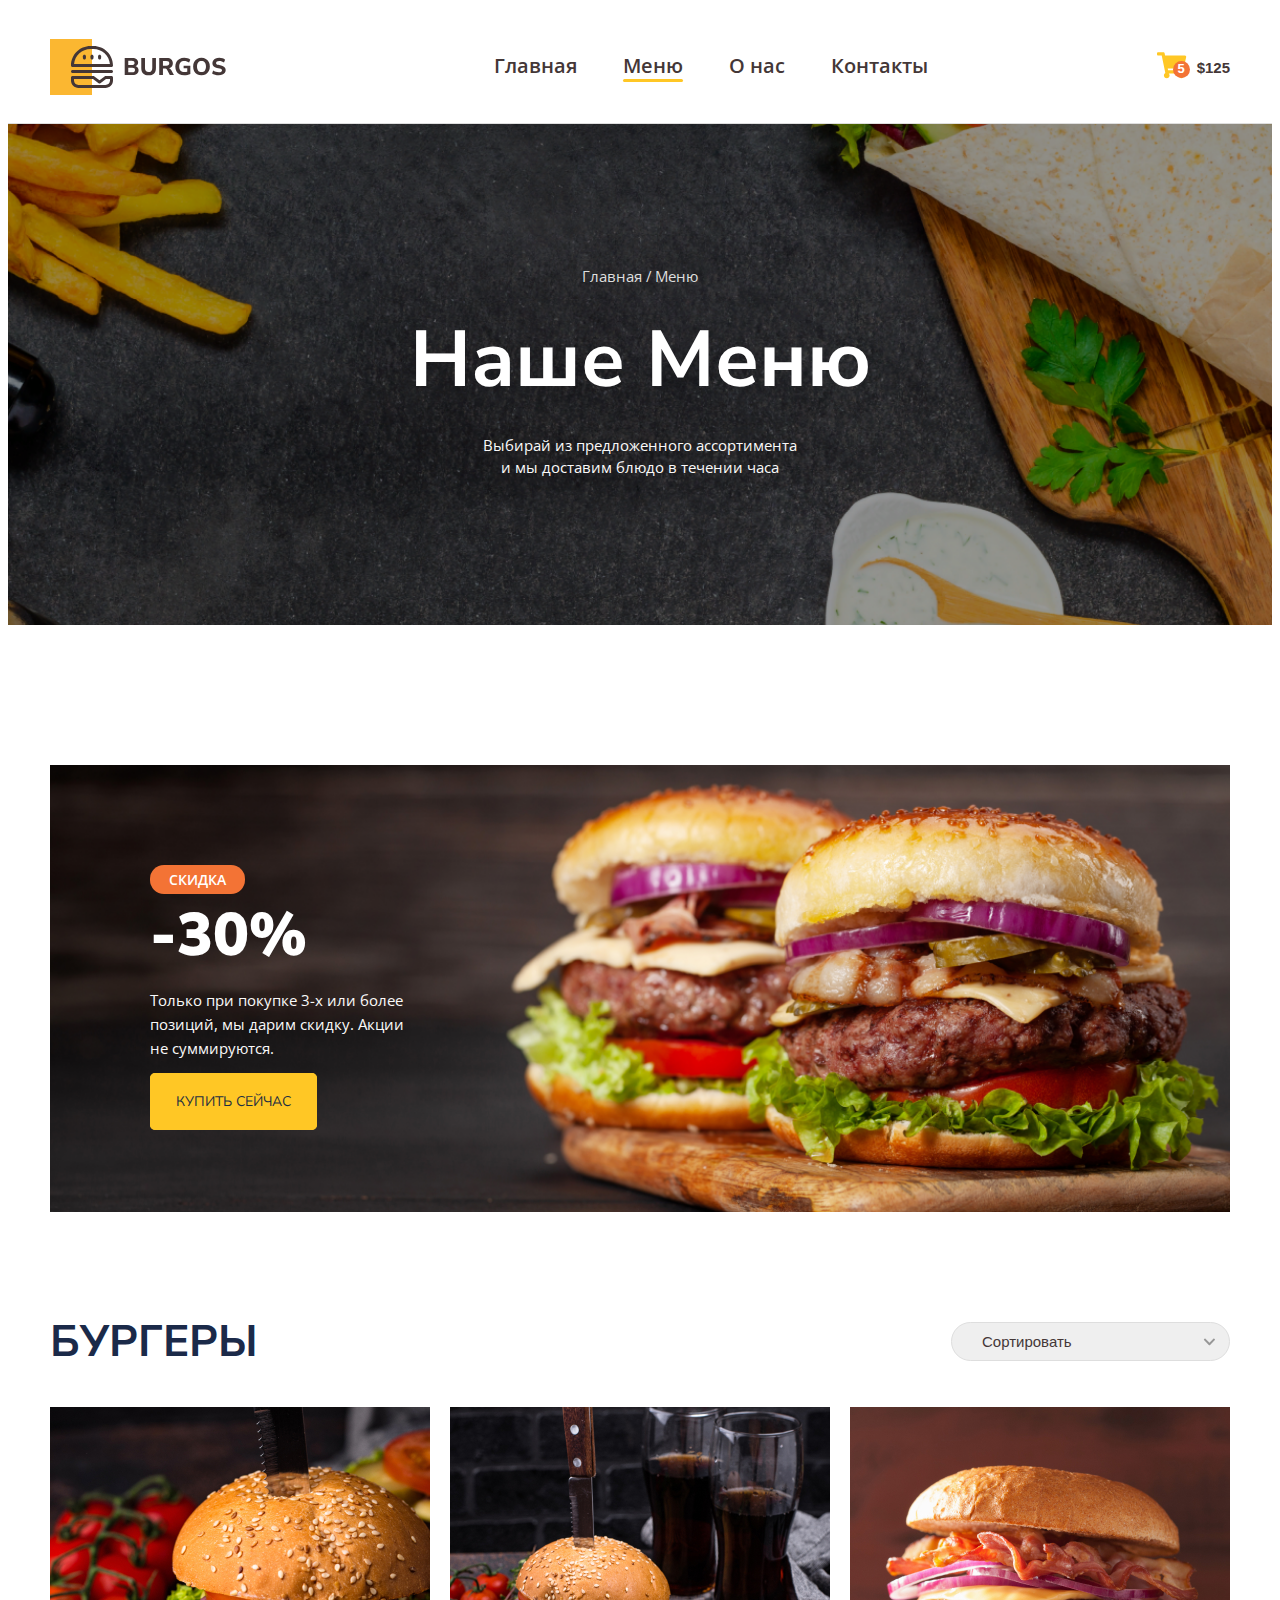
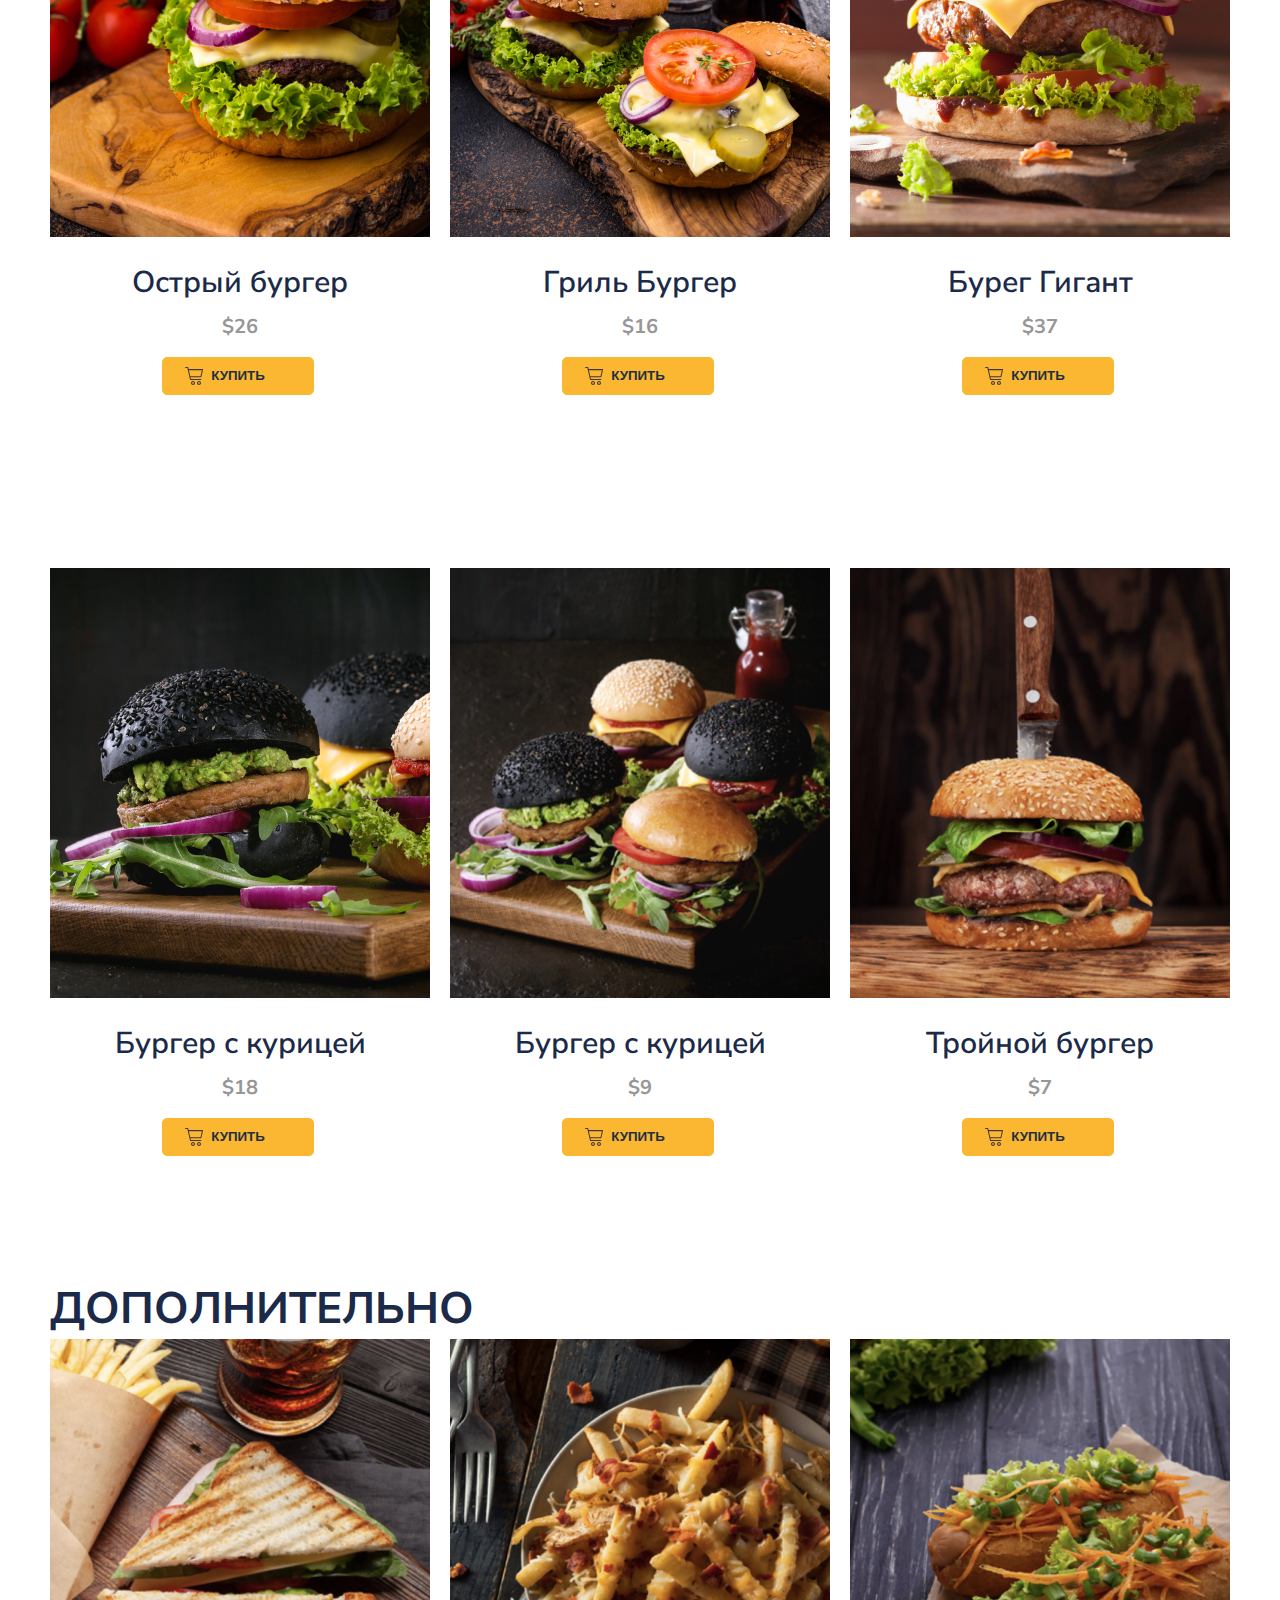
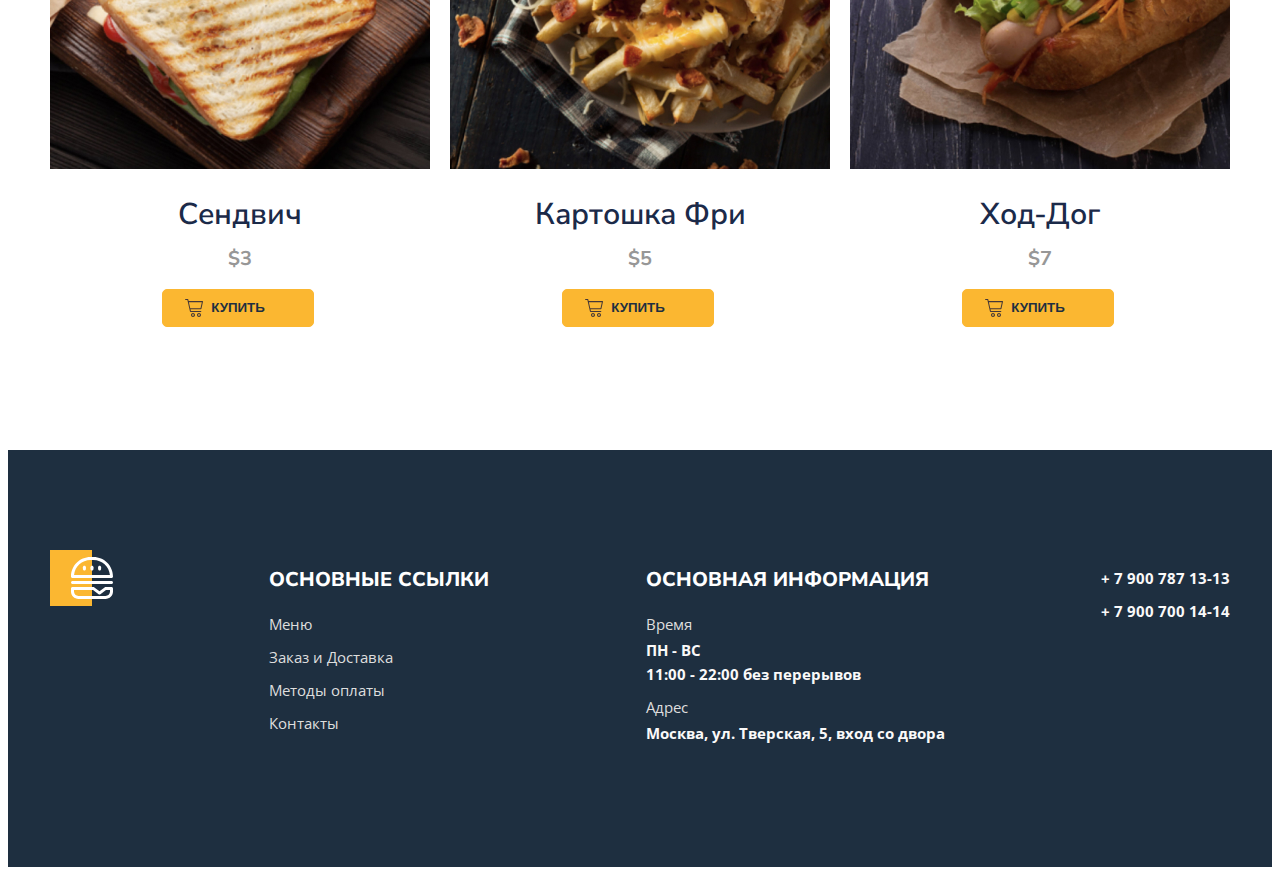
==== index.html @ 7aa0ee65 "https://gudym53.github.io/Module01-Burger/index.html" ====
<!DOCTYPE html>
<html lang="en">
<head>
   <meta charset="UTF-8">
   <meta http-equiv="X-UA-Compatible" content="IE=edge">
   <meta name="viewport" content="width=device-width, initial-scale=1.0">
   <title>Burger</title>
   <link rel="preconnect" href="https://fonts.googleapis.com">
   <link rel="preconnect" href="https://fonts.gstatic.com" crossorigin>
   <link href="https://fonts.googleapis.com/css2?family=Nunito+Sans:wght@400;600;700;800;900&family=Open+Sans:wght@400;600;700&display=swap" rel="stylesheet">
   <link rel="stylesheet" href="styles/normalize.css">
   <link rel="stylesheet" href="styles/main.css">
</head>
<body>
   <header>
      <div class="container">
         <div class="header">
         <a href="#" class="header-logo"></a>
            <nav>
               <ul class="header-nav">
                  <li><a href="#">Главная</a></li>
                  <li><a href="#" class="active">Меню</a></li>
                  <li><a href="#">О нас</a></li>
                  <li><a href="#">Контакты</a></li>
               </ul>
            </nav>
         <button type="button" class="button">
            <span class="button-item">
               <img src="images/cart.svg" alt="корзина">
               <span class="button-count">5</span>
            </span>
            <span class="button-text">$125</span>
         </button>
         </div>
      </div>
   </header>
   <div class="bg">
      <div class="container">
         <ul class="breadcrumbs">
            <li><a href="#">Главная</a></li>
            <li><a href="#">Меню</a></li>
         </ul>
         <h1 class="title">Наше Меню</h1>
         <p class="description">Выбирай из предложенного ассортимента и
             мы&nbsp;доставим блюдо в течении часа</p>
      </div>
   </div>
   <main>
      <div class="banner">
         <div class="container">
            <div class="banner-box">
               <h2 class="banner-title">
                  <span>скидка</span>
                  -30%
               </h2>
               <p class="banner-text">
                  Только при&nbsp;покупке 3-х или более позиций,
                  мы&nbsp;дарим скидку. Акции не&nbsp;суммируются.
               </p>
               <a href="#" class="banner-link">купить сейчас</a>
            </div>
         </div>
      </div>
      <section class="memu">
         <div class="container">
            <div class="menu-header">
               <h2 class="menu-title">
                  Бургеры
               </h2>
               <select class="menu-select">
                  <option value>Сортировать</option>
                  <option value="up">По возрастанию</option>
                  <option value="down">По убыванию</option>
               </select>
            </div>
               <div class="menu-grid">
                  <div class="menu-grid-item">
                     <div class="menu-grid-cover">
                        <img src="images/menu/01.jpg" alt="Острый бургер">
                     </div>
                     <p class="menu-grid-title">Острый бургер</p>
                     <p class="menu-grid-price">$26</p>
                     <button type="button" class="menu-grid-btn">
                        <span class="menu-grid-icon"></span>
                        <span class="menu-grid-text">купить</span>
                     </button>
                  </div>
                  <div class="menu-grid-item">
                     <div class="menu-grid-cover">
                        <img src="images/menu/02.jpg" alt="Гриль Бургер">
                     </div>
                     <p class="menu-grid-title">Гриль Бургер</p>
                     <p class="menu-grid-price">$16</p>
                     <button type="button" class="menu-grid-btn">
                        <span class="menu-grid-icon"></span>
                        <span class="menu-grid-text">купить</span>
                     </button>
                  </div>
                  <div class="menu-grid-item">
                     <div class="menu-grid-cover">
                        <img src="images/menu/03.jpg" alt="Бурег Гигант">
                     </div>
                     <p class="menu-grid-title">Бурег Гигант</p>
                     <p class="menu-grid-price">$37</p>
                     <button type="button" class="menu-grid-btn">
                        <span class="menu-grid-icon"></span>
                        <span class="menu-grid-text">купить</span>
                     </button>
                  </div>
                  <div class="menu-grid-item">
                     <div class="menu-grid-cover">
                     <img src="images/menu/04.jpg" alt="Бургер с курицей">
                  </div>
                     <p class="menu-grid-title">Бургер с курицей</p>
                     <p class="menu-grid-price">$18</p>
                     <button type="button" class="menu-grid-btn">
                        <span class="menu-grid-icon"></span>
                        <span class="menu-grid-text">купить</span>
                     </button>
                  </div>
                  <div class="menu-grid-item">
                     <div class="menu-grid-cover">
                        <img src="images/menu/05.jpg" alt="Бургер с курицей">
                     </div>
                     <p class="menu-grid-title">Бургер с курицей</p>
                     <p class="menu-grid-price">$9</p>
                     <button type="button" class="menu-grid-btn">
                        <span class="menu-grid-icon"></span>
                        <span class="menu-grid-text">купить</span>
                     </button>
                  </div>
                  <div class="menu-grid-item">
                     <div class="menu-grid-cover">
                        <img src="images/menu/06.jpg" alt="Тройной бургер">
                     </div>
                     <p class="menu-grid-title">Тройной бургер</p>
                     <p class="menu-grid-price">$7</p>
                     <button type="button" class="menu-grid-btn">
                        <span class="menu-grid-icon"></span>
                        <span class="menu-grid-text">купить</span>
                     </button>
                  </div>
               </div>
            <div class="menu-dishes">
               <h2 class="menu-title">
                  Дополнительно
               </h2>
            </div>
            <div class="menu-grid">
               <div class="menu-grid-item">
                  <div class="menu-grid-insert">
                  <img src="images/menu/07.jpg" alt="Сендвич">
                  </div>
                  <p class="menu-grid-title">Сендвич</p>
                  <p class="menu-grid-price">$3</p>
                  <button type="button" class="menu-grid-btn">
                     <span class="menu-grid-icon"></span>
                     <span class="menu-grid-text">купить</span>
                  </button>
               </div>
               <div class="menu-grid-item">
                  <div class="menu-grid-insert">
                     <img src="images/menu/08.jpg" alt="Картошка Фри">
                  </div>
                  <p class="menu-grid-title">Картошка Фри</p>
                  <p class="menu-grid-price">$5</p>
                  <button type="button" class="menu-grid-btn">
                     <span class="menu-grid-icon"></span>
                     <span class="menu-grid-text">купить</span>
                  </button>
               </div>
               <div class="menu-grid-item">
                  <div class="menu-grid-insert">
                     <img src="images/menu/09.jpg" alt="Ход-Дог">
                  </div>
                  <p class="menu-grid-title">Ход-Дог</p>
                  <p class="menu-grid-price">$7</p>
                  <button type="button" class="menu-grid-btn">
                     <span class="menu-grid-icon"></span>
                     <span class="menu-grid-text">купить</span>
                  </button>
               </div>
            </div>      
         </div>
      </section>
   </main>
   <footer class="footer">
      <div class="footer-box">
          <div class="footer-item">
              <img class="footer-logo" src="images/logo-footer.svg" alt="Logo">
          </div>
          <div class="footer-item">
              <h2>основные ссылки</h2>
              <ul class="footer-list">
                  <li><a href="">Меню</a></li>
                  <li><a href="">Заказ и Доставка</a></li>
                  <li><a href="">Методы оплаты</a></li>
                  <li><a href="">Контакты</a></li>
              </ul>
          </div>
          <div class="footer-item">
              <h2>основная информация</h2>
              <ul class="footer-list">
                  <li>
                      <span>Время</span>
                      ПН - ВС <br>
                      11:00 - 22:00 без перерывов
                  </li>
                  <li>
                      <span>Адрес</span>
                      Москва, ул. Тверская, 5, вход со двора
                  </li>
              </ul>
          </div>
          <div class="footer-tel">
              <ul class="footer-list">
                  <li>+ 7 900 787 13-13</li>
                  <li>+ 7 900 700 14-14</li>
              </ul>
          </div>
      </div>
   </footer>
</body>
</html>
---- styles/main.css ----
body {
   font-family: 'Nunito Sans', sans-serif;
}

.container {
   max-width: 1180px;
   margin: 0 auto;
   padding-left: 15px;
   padding-right: 15px;
}

header {
   border-bottom: 1px solid #DEDEDE;
}

.header {
   font-family: 'Open Sans', sans-serif;
   display: flex;
   align-items: center;
   justify-content: space-between;
   padding-top: 28px;
   padding-bottom: 25px;
}

.header-item {
   display: flex;
   align-items: center;
   justify-content: space-between;
   flex-basis: 68.5%;
}

.header-logo {
   display: block;
   background-image: url(../images/logo.svg);
   width: 176px;
   height: 56px;
   background-repeat: no-repeat;
   background-size: cover;
}

.header-nav {
   list-style-type: none;
   display: flex;
   padding-left: 0 15px;
   gap: 46px;
}

.header-nav a {
   font-weight: 600;
   font-size: 20px;
   color: #443737;
   text-decoration: none;
}

.header-nav a:hover{
   color: #FFC725;
}

.header-nav a::after {
   content: '';
   width: 100%;
   height: 3px;
   border-radius: 1.5px;
   background: transparent;
   display: block;
}

.header-nav a.active::after {
   background: #FFC725;
}

.button {
   display: flex;
   align-items: center;
   background-color: transparent;
   border: none;
   padding: 0;
   gap: 10px;
   cursor: pointer;
}

.button-item {
   position: relative;
}

.button-count {
   font-weight: 700;
   font-size: 13px;
   color: #FFFFFF;
   background: #F37335;
   border-radius: 100%;
   position: absolute;
   width: 17px;
   height: 17px;
   text-align: center;
   line-height: 1.3;
   bottom: 4px;
   right: -3px;
}

.button-text {
   color: #443737;
   font-weight: 700;
   font-size: 15px;
}

.bg {
   text-align: center;
   color: #FFFFFF;
   background-image: url(../images/bg.png);
   background-size: cover;
   background-position: center center;
   padding: 142px 0;
   margin-bottom: 140px;
}

.breadcrumbs {
   padding-left: 0;
   margin: 0;
   list-style-type: none;
   display: flex;
   justify-content: center;
   gap: 7px;
}

.breadcrumbs a {
   color: #DEDEDE;
   font-size: 15px;
   font-family: 'Open Sans', sans-serif;
   text-decoration: none;
   margin-bottom: 0px;
}

.breadcrumbs a:hover {
   color: #FFC725;
}

.breadcrumbs a::before {
   content: '/';
   position: relative;
   left: -3px;
   pointer-events: none;
}

.breadcrumbs a:hover::before {
   color: #DEDEDE;
}

.breadcrumbs a::before {
   color: #DEDEDE;
}

.breadcrumbs li:first-child a::before {
   display: none;
}

.title {
   font-weight: 700;
   font-size: 79px;
   margin-top: 18px;
   margin-bottom: 21px;
}

.description {
   font-family: 'Open Sans', sans-serif;
   font-size: 15px;
   line-height: 1.45;
   color: #FAF9F9;
   max-width: 320px;
   margin: 0 auto;
   margin-bottom: 4px;
}

.banner-box {
   background-image: url(../images/img.png);
   padding: 100px 100px 100px;
   background-repeat: no-repeat;
   background-size: cover;
   background-position: center center;
   margin-bottom: 100px;
}

.banner-title {
   font-size: 60px;
   color: #FFFFFF;
   font-weight: 900;
   margin-top: 0;
   margin-bottom: 12px;
}

.banner-title span {
   max-width: 95px;
   border-radius: 14px;
   font-family: 'Open Sans', sans-serif;
   font-size: 14px;
   background-color: #F37335;
   padding: 5px 0;
   text-transform: uppercase;
   font-weight: 600;
   display: block;
   text-align: center;
   margin-bottom: 0px;
}

.banner-text {
   color: #FAF9F9;
   width: 350px;
   margin-top: 0;
   margin-bottom: 30px;
   font-family: 'Open Sans', sans-serif;
   font-size: 15px;
   line-height: 160%;
   max-width: 320px;
}

.banner-link {
   font-size: 14px;
   text-decoration: none;
   color: #1E2F40;
   background-color: #FFC725;
   padding: 18px 25px;
   border-radius: 5px;
   text-transform: uppercase;
   border: 1px solid #FFC725;
}

.banner-link:hover {
   background-color: transparent;
   color: #FBB731;
}

.menu-header {
   display: flex;
   align-items: center;
   justify-content: space-between;
   margin-bottom: 35px;
}

.menu-title {
   font-size: 44px;
   font-weight: 700;
   text-transform: uppercase;
   color: #1B2A49;
   margin: 0;
}

.menu-select {
   border: 1px solid #DEDEDE;
   padding: 10px 30px;
   border-radius: 22px;
   color:  #443737;
   font-size: 15px;
   appearance: none;
   flex-basis: 279px;
   background-image: url(../images/arrow.svg);
   background-size: 12.79px 7.75px;
   background-repeat: no-repeat;
   background-position: 95% center;
}

.menu-grid {
   display: grid;
   grid-template-columns: repeat(3, 1fr);
   gap: 50px 20px;
}

.menu-grid-title {
   font-size: 30px;
   font-weight: 600;
   color:  #1B2A49;
   text-align: center;
   margin: 19px 0 10px 0; 
}

.menu-grid-price {
   font-size: 20px;
   font-weight: 700;
   color: #979797;
   text-align: center;
   background-size: 18px, 18px;
   background-repeat: no-repeat;
   margin: 0 0 17px 0;
}

.menu-grid-btn {
   width: 152px;
   height:  38px;
   background: #FBB731;
   border-radius: 5px;
   border: 1px solid #FBB731;
   margin-left: 112px;
   margin-bottom: 123px;
   background-image: url(../images/menu/cart-menu.svg);
   background-size: 18px 18px;
   background-repeat: no-repeat;
   background-position: 17% center;
}
   
   .menu-grid-icon {
   color: #FFC725;
   background-size: 18px 18px;
   background-image: url(../images/menu/cart-menu.svg);
   background-repeat: no-repeat;
}

.menu-grid-text {
   width: 70px;
   color: #1E2F40;
   text-transform: uppercase;
   font-weight: 700;
}

.container-dishes {
   margin-top: 100px;
   width: 1180px;
}

.footer {
   background: #1E2F40;
   color: #fff;
}

.footer-box {
   display: flex;
   justify-content: space-between;
   padding: 100px 41.5px 90px 41.5px;
   padding-bottom: 106px;
}

.footer-logo {
   width: 63px;
   height: 56px;
}
.footer-item {
   flex: 0 0 auto;
}

.footer-list a {
   color: #DEDEDE;
   text-decoration: none;
   font-weight: 400;
}
.footer-item h2 {
   font-size: 20px;
   font-weight: 800;
   text-transform: uppercase;
   margin-bottom: 19px;
}

.footer-list li {
   margin-bottom: 9px;
   font-family: 'Open Sans', sans-serif;
   font-size: 15px;
   color: #FAF9F9;
   font-weight: 700;
   line-height: 24px;
}

.footer-item span {
   color: #DEDEDE;
   display: block;
   font-weight: 400;
   margin-bottom: 2px;
}
.footer-list-tel {
   margin-top: 0;
}

.footer-list-tel li {
   display: flexbox;
   margin-bottom: 12px;
}

.footer-list-tel a {
   color: #FBB731;
   font-size: 20px;
   font-weight: 900;
   margin-top: 0;
}

.footer-list {
   padding-left: 0;
   list-style-type: none;
}
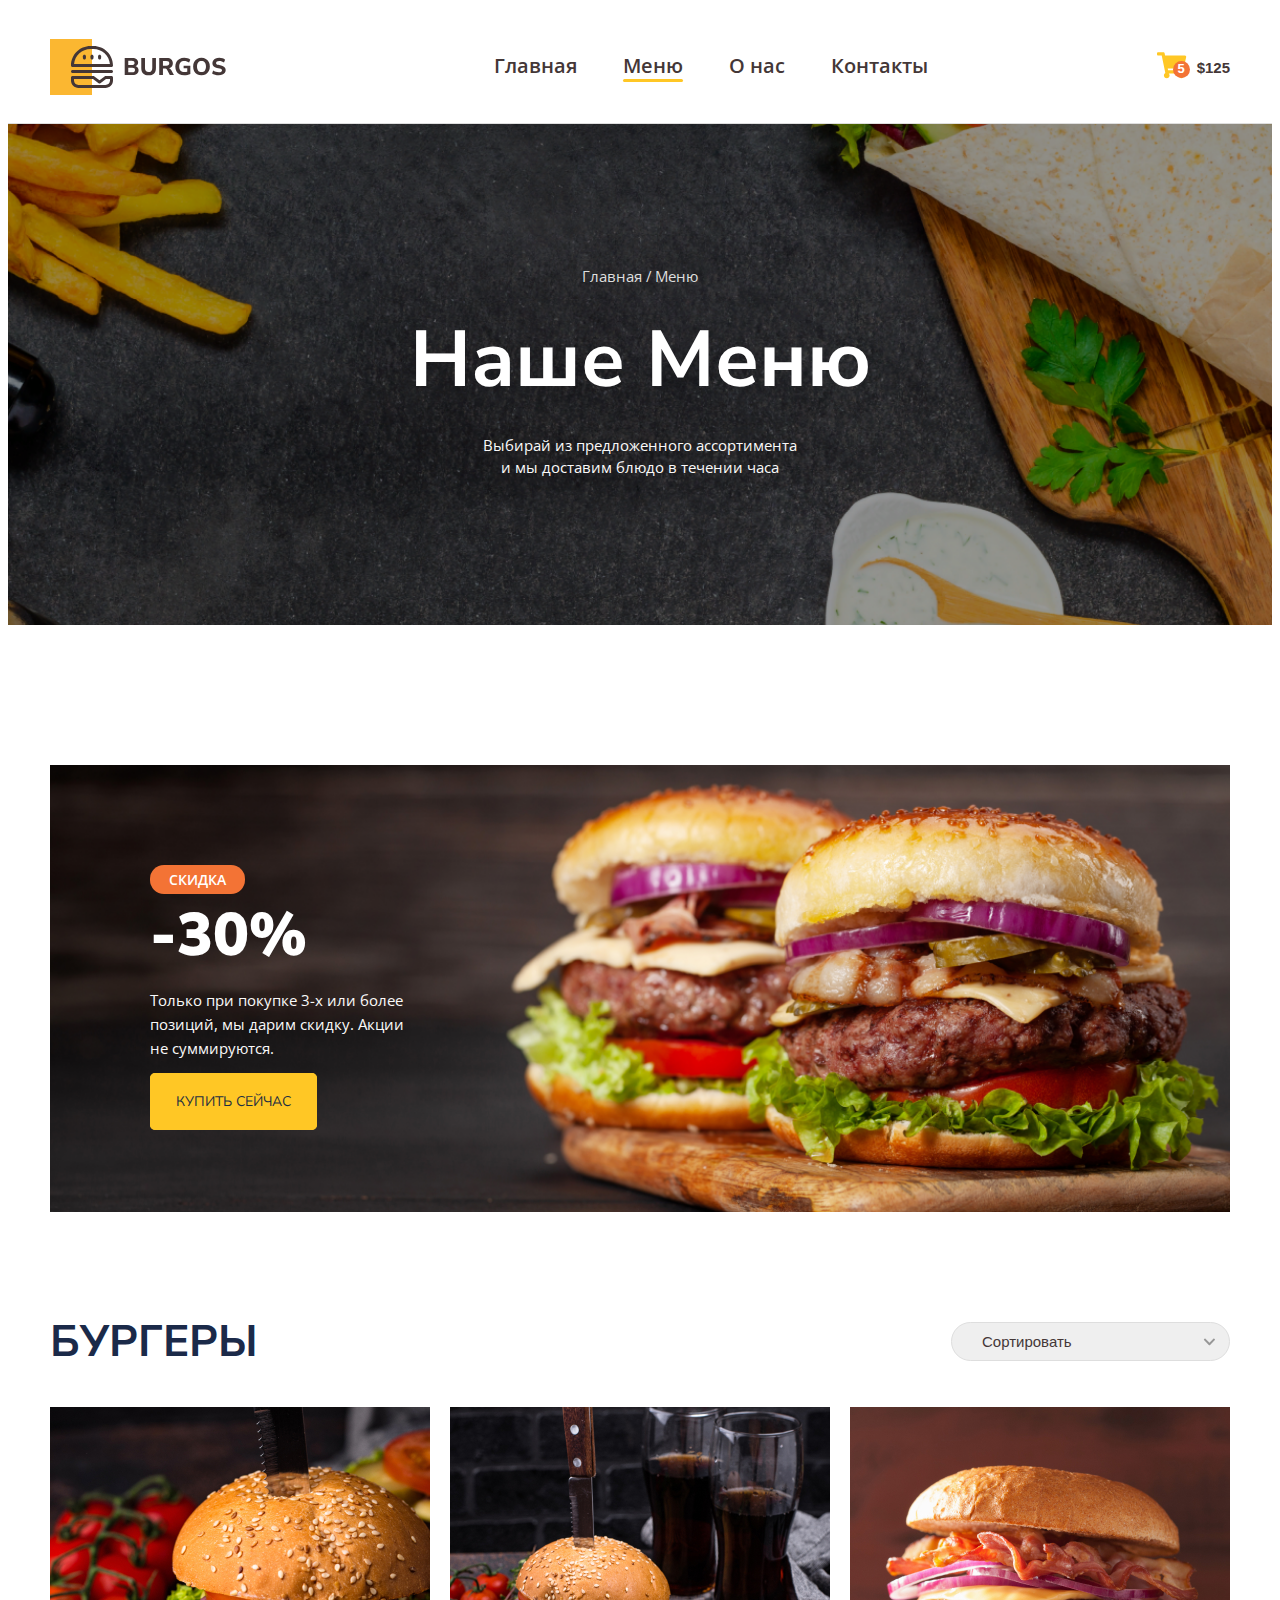
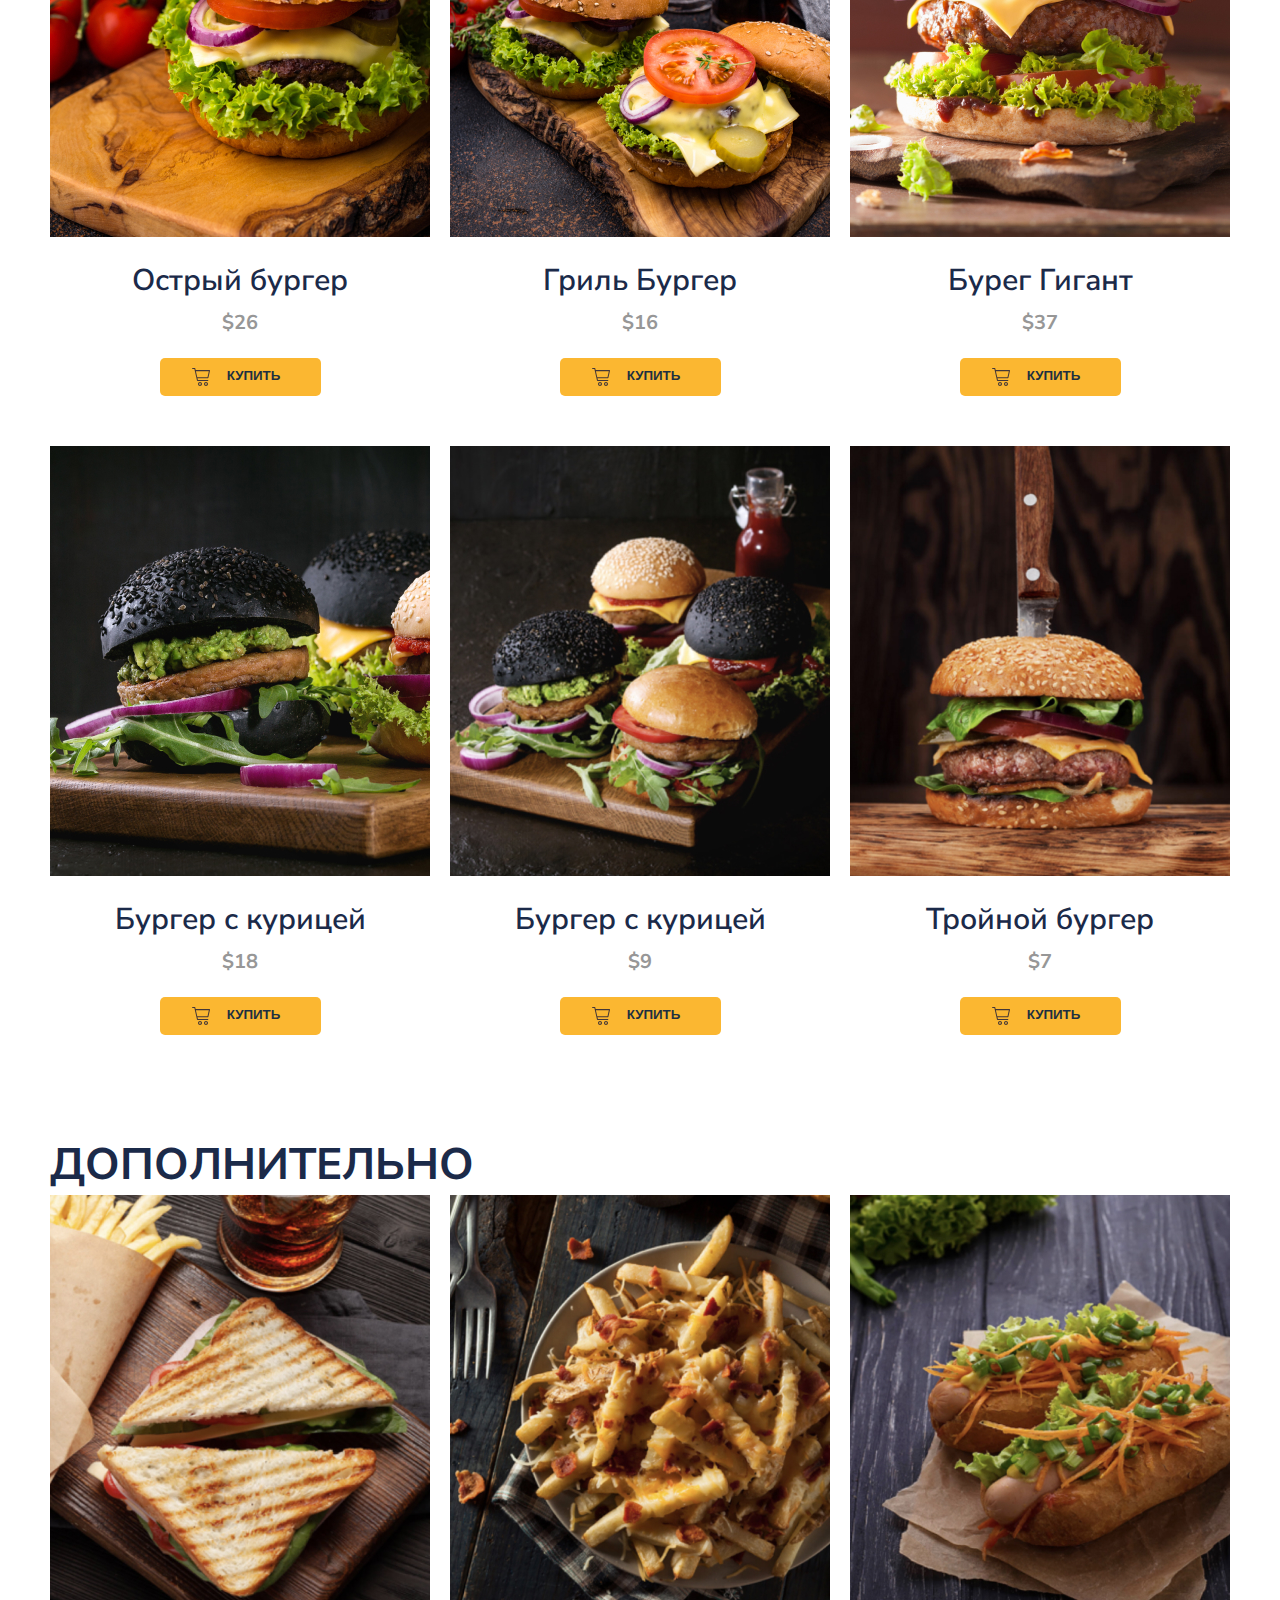
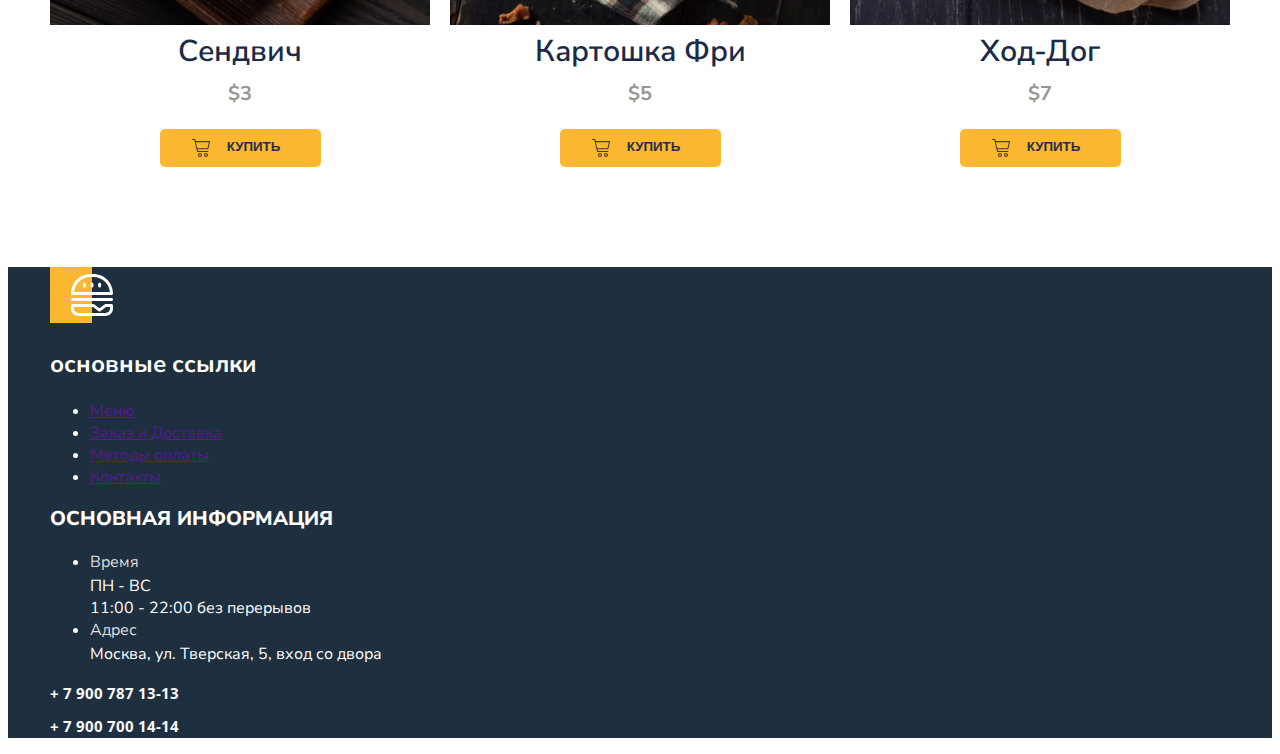
==== commit 154a1ae9: "https://gudym53.github.io/Module01-Burger/index.html" ====
--- a/index.html
+++ b/index.html
@@ -185,13 +185,13 @@
       </section>
    </main>
    <footer class="footer">
-      <div class="footer-box">
-          <div class="footer-item">
+      <div class="container">
+          <div class="item">
               <img class="footer-logo" src="images/logo-footer.svg" alt="Logo">
           </div>
-          <div class="footer-item">
+          <div class="item">
               <h2>основные ссылки</h2>
-              <ul class="footer-list">
+              <ul>
                   <li><a href="">Меню</a></li>
                   <li><a href="">Заказ и Доставка</a></li>
                   <li><a href="">Методы оплаты</a></li>
@@ -200,7 +200,7 @@
           </div>
           <div class="footer-item">
               <h2>основная информация</h2>
-              <ul class="footer-list">
+              <ul>
                   <li>
                       <span>Время</span>
                       ПН - ВС <br>
@@ -212,7 +212,7 @@
                   </li>
               </ul>
           </div>
-          <div class="footer-tel">
+          <div class="tel">
               <ul class="footer-list">
                   <li>+ 7 900 787 13-13</li>
                   <li>+ 7 900 700 14-14</li>
--- a/styles/main.css
+++ b/styles/main.css
@@ -262,45 +262,54 @@
    display: grid;
    grid-template-columns: repeat(3, 1fr);
    gap: 50px 20px;
+   text-align: center;
+   margin-bottom: 100px;
 }
 
 .menu-grid-title {
    font-size: 30px;
    font-weight: 600;
    color:  #1B2A49;
-   text-align: center;
-   margin: 19px 0 10px 0; 
+   margin: 0; 
 }
 
 .menu-grid-price {
    font-size: 20px;
    font-weight: 700;
    color: #979797;
-   text-align: center;
-   background-size: 18px, 18px;
-   background-repeat: no-repeat;
-   margin: 0 0 17px 0;
+   margin-top: 8px;
+   margin-bottom: 22px;
 }
 
 .menu-grid-btn {
-   width: 152px;
-   height:  38px;
-   background: #FBB731;
+   background-color: #FBB731;
+   padding: 10px 32px;
    border-radius: 5px;
-   border: 1px solid #FBB731;
-   margin-left: 112px;
-   margin-bottom: 123px;
-   background-image: url(../images/menu/cart-menu.svg);
-   background-size: 18px 18px;
+   border: none;
+   display: flex;
+   text-align: center;
+   justify-content: center;
+   margin: 0 auto;
    background-repeat: no-repeat;
    background-position: 17% center;
+   gap: 9px;
 }
    
    .menu-grid-icon {
-   color: #FFC725;
-   background-size: 18px 18px;
+   display: block;
+   background-size: cover;
    background-image: url(../images/menu/cart-menu.svg);
    background-repeat: no-repeat;
+   width: 18px;
+   height: 18px;
+}
+
+.menu-grid-cover{
+   width: 100%;
+   height: 430px;
+   position: relative;
+   overflow: hidden;
+   margin-bottom: 23px;
 }
 
 .menu-grid-text {
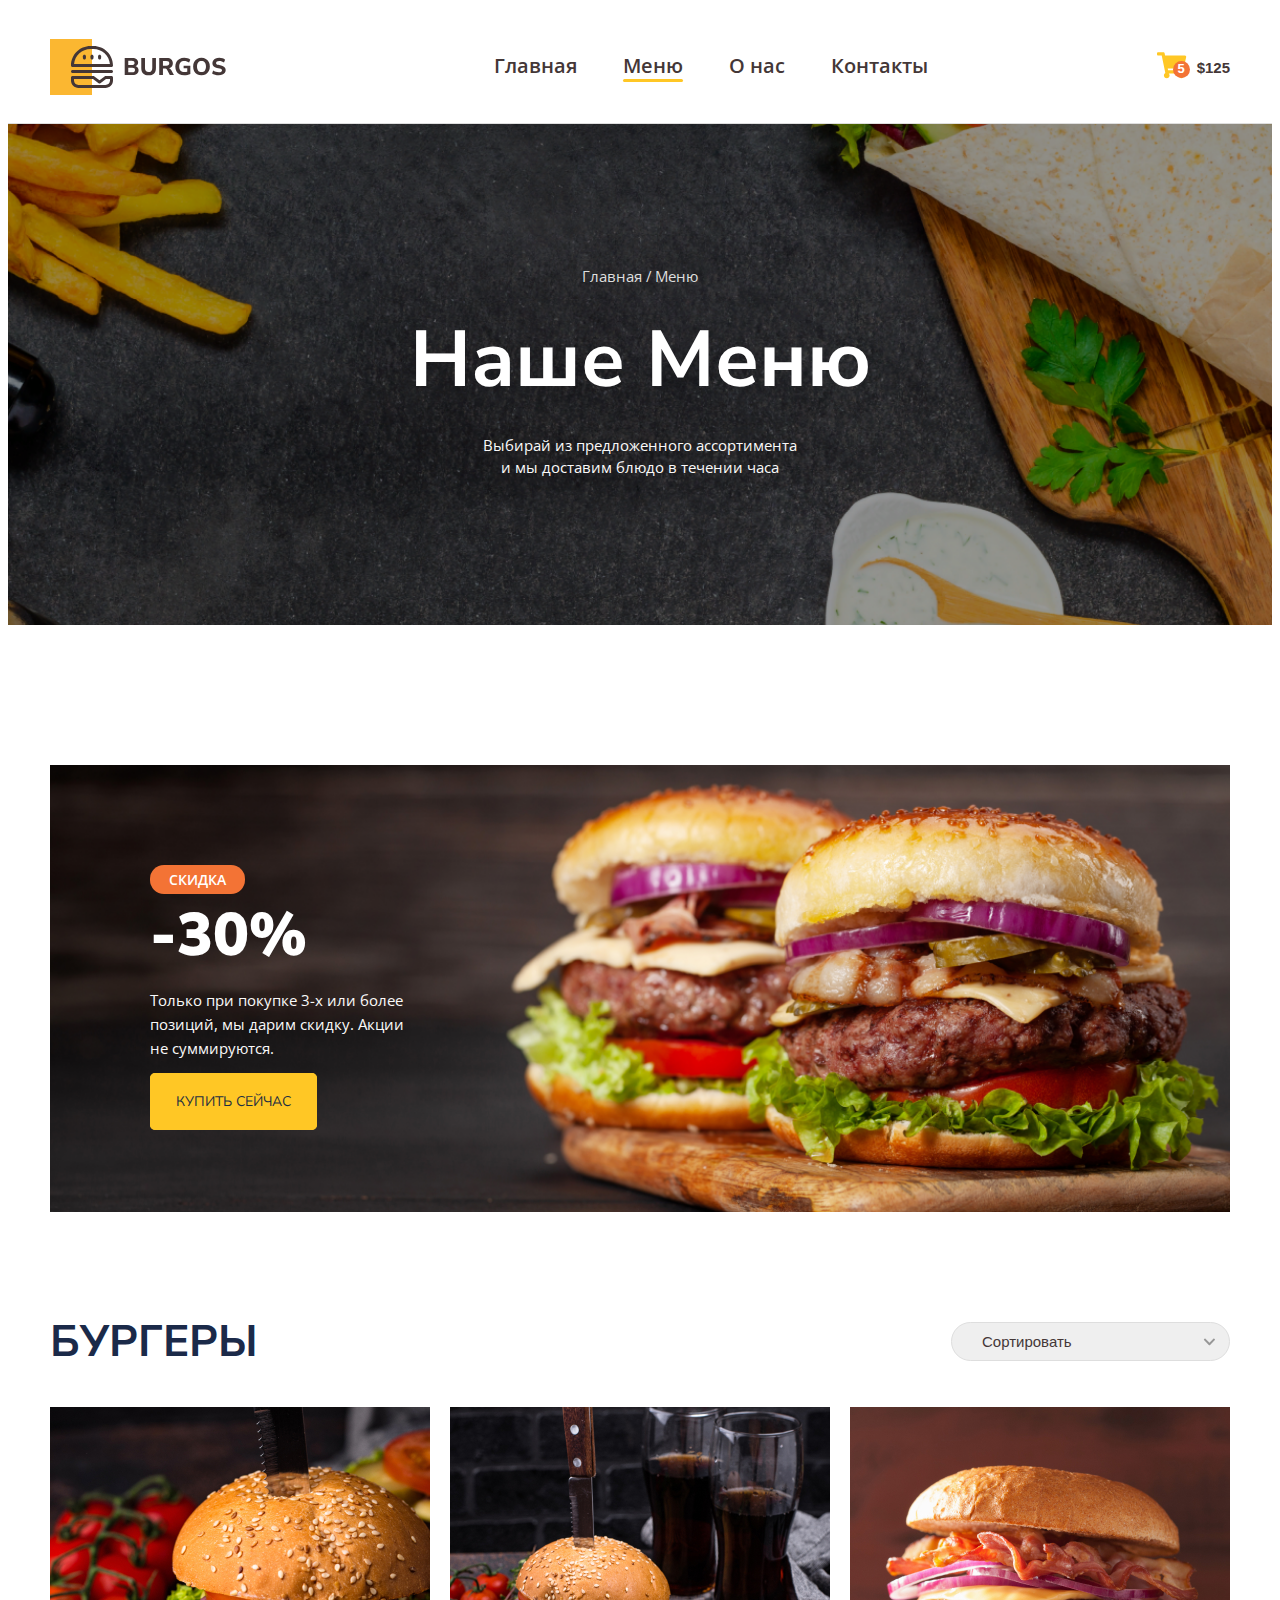
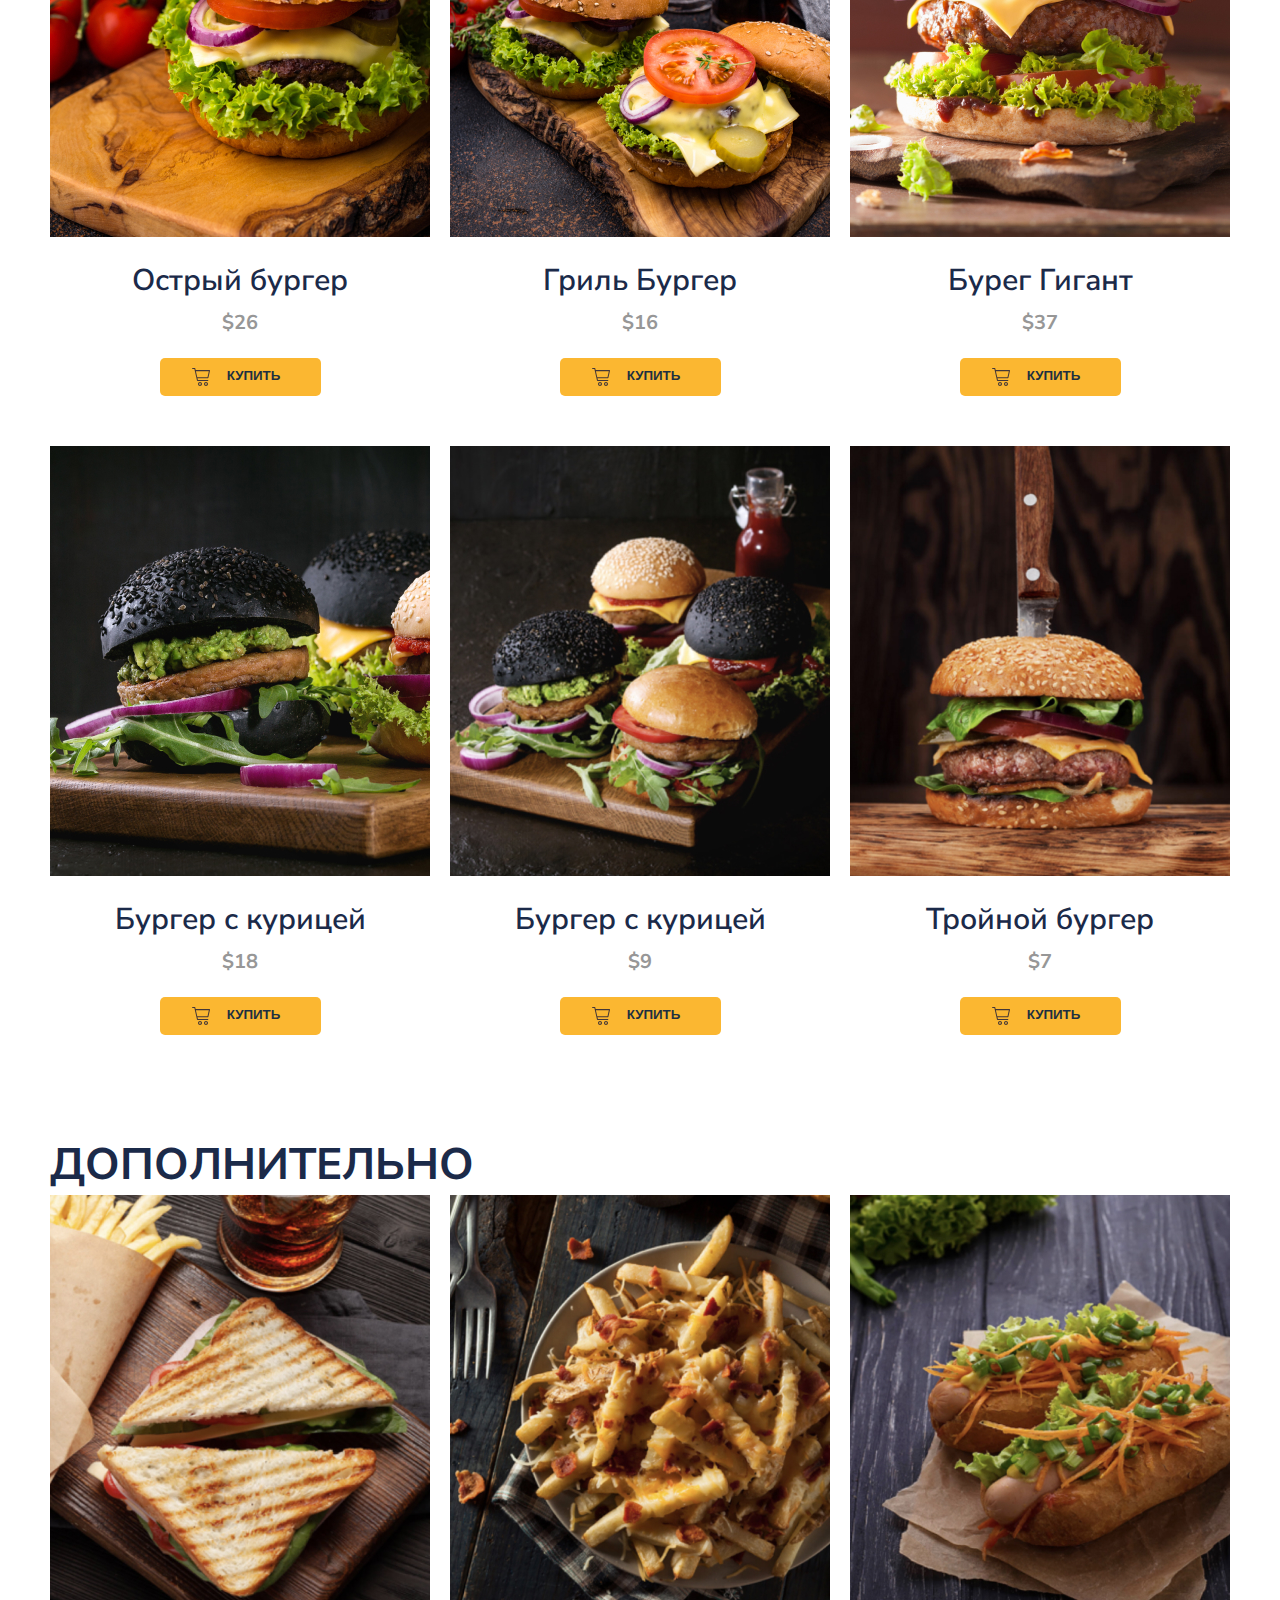
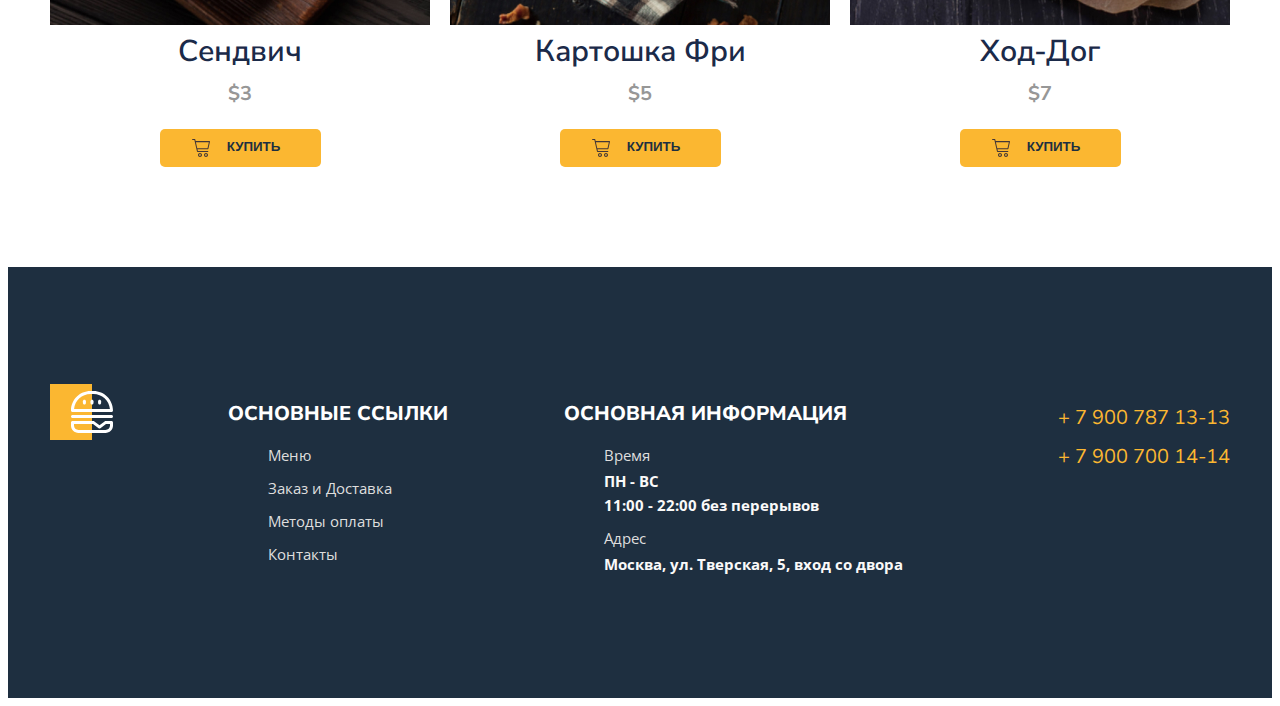
==== commit 5e360672: "https://gudym53.github.io/Module01-Burger/index.html" ====
--- a/index.html
+++ b/index.html
@@ -186,38 +186,40 @@
    </main>
    <footer class="footer">
       <div class="container">
-          <div class="item">
-              <img class="footer-logo" src="images/logo-footer.svg" alt="Logo">
-          </div>
-          <div class="item">
-              <h2>основные ссылки</h2>
-              <ul>
-                  <li><a href="">Меню</a></li>
-                  <li><a href="">Заказ и Доставка</a></li>
-                  <li><a href="">Методы оплаты</a></li>
-                  <li><a href="">Контакты</a></li>
-              </ul>
-          </div>
-          <div class="footer-item">
-              <h2>основная информация</h2>
-              <ul>
-                  <li>
-                      <span>Время</span>
-                      ПН - ВС <br>
-                      11:00 - 22:00 без перерывов
-                  </li>
-                  <li>
-                      <span>Адрес</span>
-                      Москва, ул. Тверская, 5, вход со двора
-                  </li>
-              </ul>
-          </div>
-          <div class="tel">
-              <ul class="footer-list">
-                  <li>+ 7 900 787 13-13</li>
-                  <li>+ 7 900 700 14-14</li>
-              </ul>
-          </div>
+         <div class="footer-box">
+            <div class="item">
+               <img class="footer-logo" src="images/logo-footer.svg" alt="Logo">
+            </div>
+            <div class="item">
+               <h2>основные ссылки</h2>
+               <ul>
+                     <li><a href="">Меню</a></li>
+                     <li><a href="">Заказ и Доставка</a></li>
+                     <li><a href="">Методы оплаты</a></li>
+                     <li><a href="">Контакты</a></li>
+               </ul>
+            </div>
+            <div class="item">
+               <h2>основная информация</h2>
+               <ul>
+                     <li>
+                        <span>Время</span>
+                        ПН - ВС <br>
+                        11:00 - 22:00 без перерывов
+                     </li>
+                     <li>
+                        <span>Адрес</span>
+                        Москва, ул. Тверская, 5, вход со двора
+                     </li>
+               </ul>
+            </div>
+            <div class="tel">
+               <ul>
+                     <li>+ 7 900 787 13-13</li>
+                     <li>+ 7 900 700 14-14</li>
+               </ul>
+            </div>
+         </div>
       </div>
    </footer>
 </body>
--- a/styles/main.css
+++ b/styles/main.css
@@ -327,56 +327,64 @@
 .footer {
    background: #1E2F40;
    color: #fff;
+   padding-top: 117px;
+   padding-bottom: 106px;
 }
 
 .footer-box {
    display: flex;
    justify-content: space-between;
-   padding: 100px 41.5px 90px 41.5px;
-   padding-bottom: 106px;
 }
 
 .footer-logo {
    width: 63px;
    height: 56px;
 }
+
 .footer-item {
    flex: 0 0 auto;
 }
 
-.footer-list a {
+
+.item h2 {
+   font-size: 20px;
+   font-weight: 800;
+   text-transform: uppercase;
+   margin-bottom: 12px;
+}
+
+.item ul,
+.tel ul {
+   list-style-type: none;
+}
+
+.item li {
+   margin-bottom: 9px;
+   font-family: 'Open Sans', sans-serif;
+   font-size: 15px;
+   color: #FAF9F9;
+   font-weight: 700;
+   line-height: 24px;
+}
+
+.item a {
    color: #DEDEDE;
    text-decoration: none;
    font-weight: 400;
 }
-.footer-item h2 {
-   font-size: 20px;
-   font-weight: 800;
-   text-transform: uppercase;
-   margin-bottom: 19px;
-}
-
-.footer-list li {
-   margin-bottom: 9px;
-   font-family: 'Open Sans', sans-serif;
-   font-size: 15px;
-   color: #FAF9F9;
-   font-weight: 700;
-   line-height: 24px;
-}
-
-.footer-item span {
+
+.item span {
    color: #DEDEDE;
    display: block;
    font-weight: 400;
    margin-bottom: 2px;
 }
-.footer-list-tel {
-   margin-top: 0;
-}
-
-.footer-list-tel li {
-   display: flexbox;
+.tel ul {
+   font-size: 20px;
+   color: #FBB731;
+}
+
+.tel li {
    margin-bottom: 12px;
 }
 
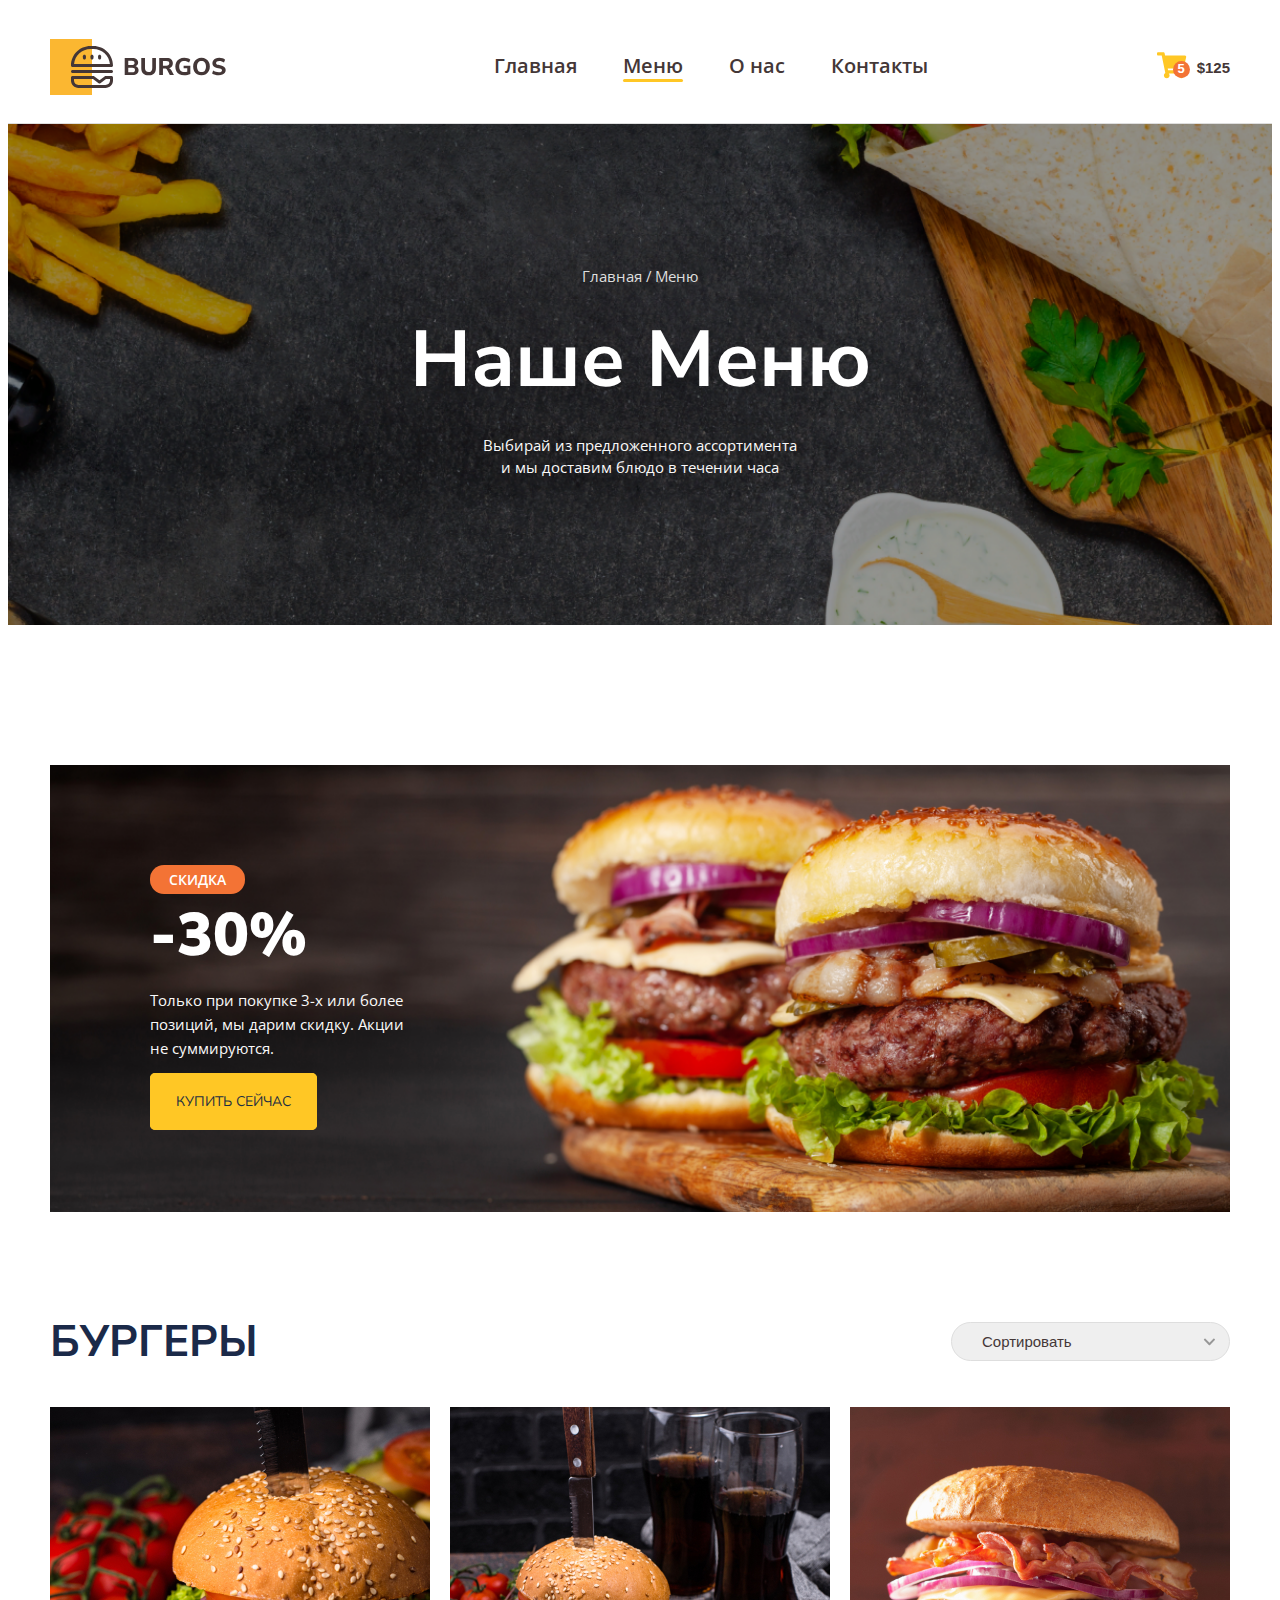
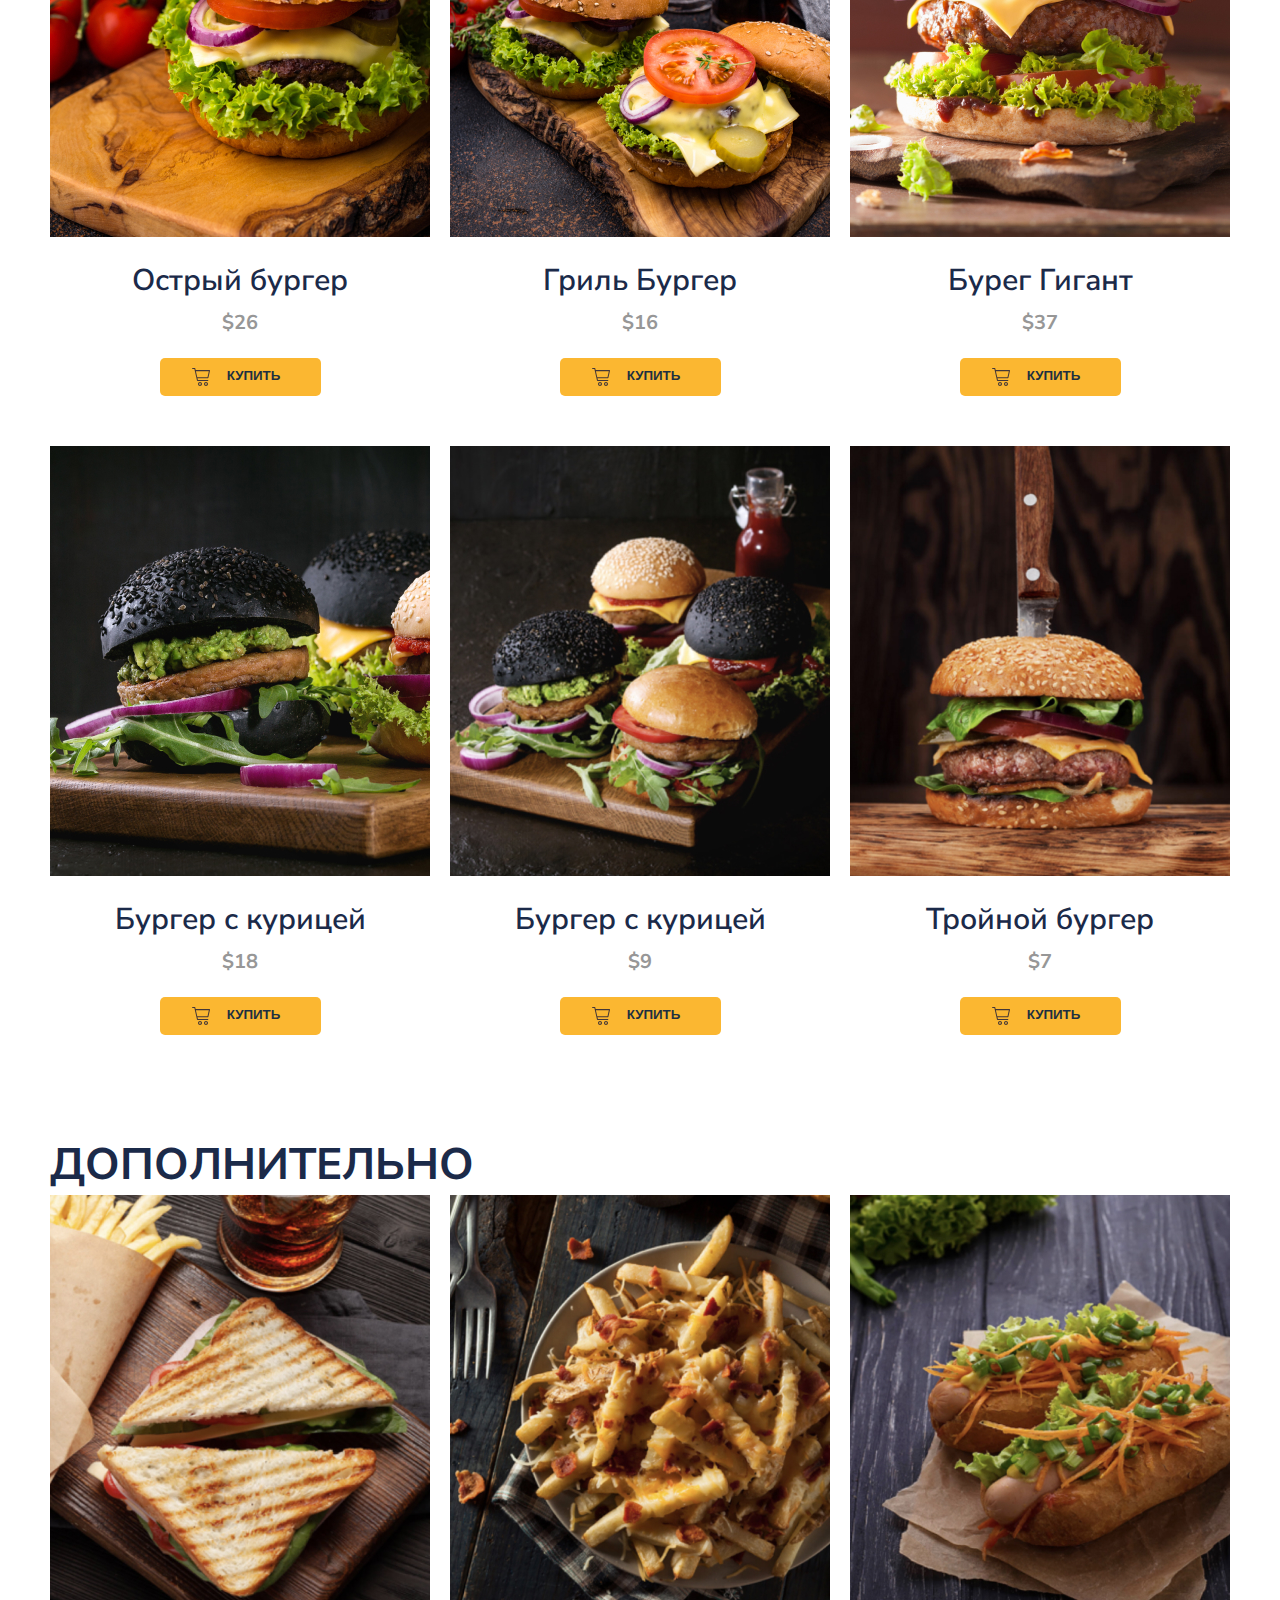
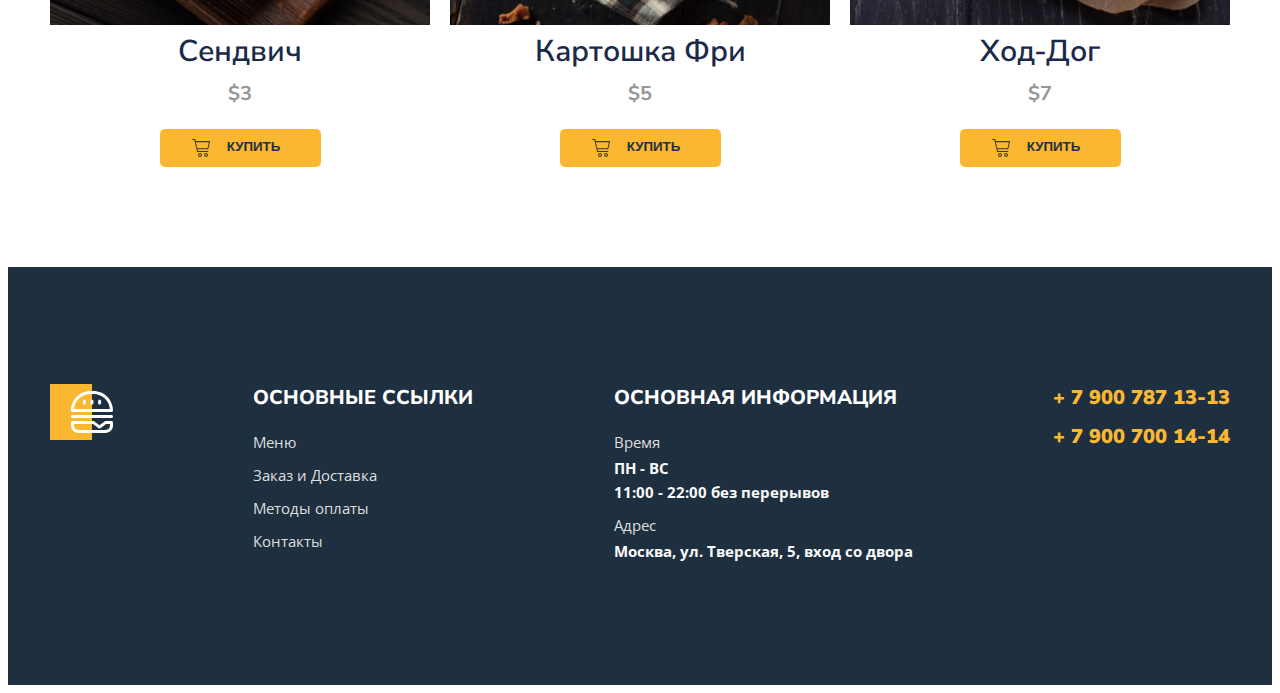
==== commit d7cc9766: "https://gudym53.github.io/Module01-Burger/index.html" ====
--- a/index.html
+++ b/index.html
@@ -187,21 +187,21 @@
    <footer class="footer">
       <div class="container">
          <div class="footer-box">
-            <div class="item">
+            <div class="footer-item">
                <img class="footer-logo" src="images/logo-footer.svg" alt="Logo">
             </div>
-            <div class="item">
+            <div class="footer-item">
                <h2>основные ссылки</h2>
-               <ul>
+               <ul class="footer-list">
                      <li><a href="">Меню</a></li>
                      <li><a href="">Заказ и Доставка</a></li>
                      <li><a href="">Методы оплаты</a></li>
                      <li><a href="">Контакты</a></li>
                </ul>
             </div>
-            <div class="item">
+            <div class="footer-item">
                <h2>основная информация</h2>
-               <ul>
+               <ul class="footer-list">
                      <li>
                         <span>Время</span>
                         ПН - ВС <br>
@@ -213,8 +213,8 @@
                      </li>
                </ul>
             </div>
-            <div class="tel">
-               <ul>
+            <div class="footer-tel">
+               <ul class="footer-list">
                      <li>+ 7 900 787 13-13</li>
                      <li>+ 7 900 700 14-14</li>
                </ul>
--- a/styles/main.css
+++ b/styles/main.css
@@ -319,11 +319,6 @@
    font-weight: 700;
 }
 
-.container-dishes {
-   margin-top: 100px;
-   width: 1180px;
-}
-
 .footer {
    background: #1E2F40;
    color: #fff;
@@ -346,19 +341,16 @@
 }
 
 
-.item h2 {
+.footer-item h2 {
    font-size: 20px;
    font-weight: 800;
    text-transform: uppercase;
-   margin-bottom: 12px;
-}
-
-.item ul,
-.tel ul {
-   list-style-type: none;
-}
-
-.item li {
+   margin-bottom: 19px;
+   margin-top: 0;
+}
+
+
+.footer-item li {
    margin-bottom: 9px;
    font-family: 'Open Sans', sans-serif;
    font-size: 15px;
@@ -367,24 +359,26 @@
    line-height: 24px;
 }
 
-.item a {
+.footer-item a {
    color: #DEDEDE;
    text-decoration: none;
    font-weight: 400;
 }
 
-.item span {
+.footer-item span {
    color: #DEDEDE;
    display: block;
    font-weight: 400;
    margin-bottom: 2px;
 }
-.tel ul {
+.footer-tel ul {
    font-size: 20px;
+   font-weight: 900;
    color: #FBB731;
-}
-
-.tel li {
+   margin-top: 0;
+}
+
+.footer-tel li {
    margin-bottom: 12px;
 }
 
@@ -400,5 +394,10 @@
    list-style-type: none;
 }
 
-
-
+.footer-list {
+   padding-left: 0;
+   list-style-type: none;
+}
+
+
+
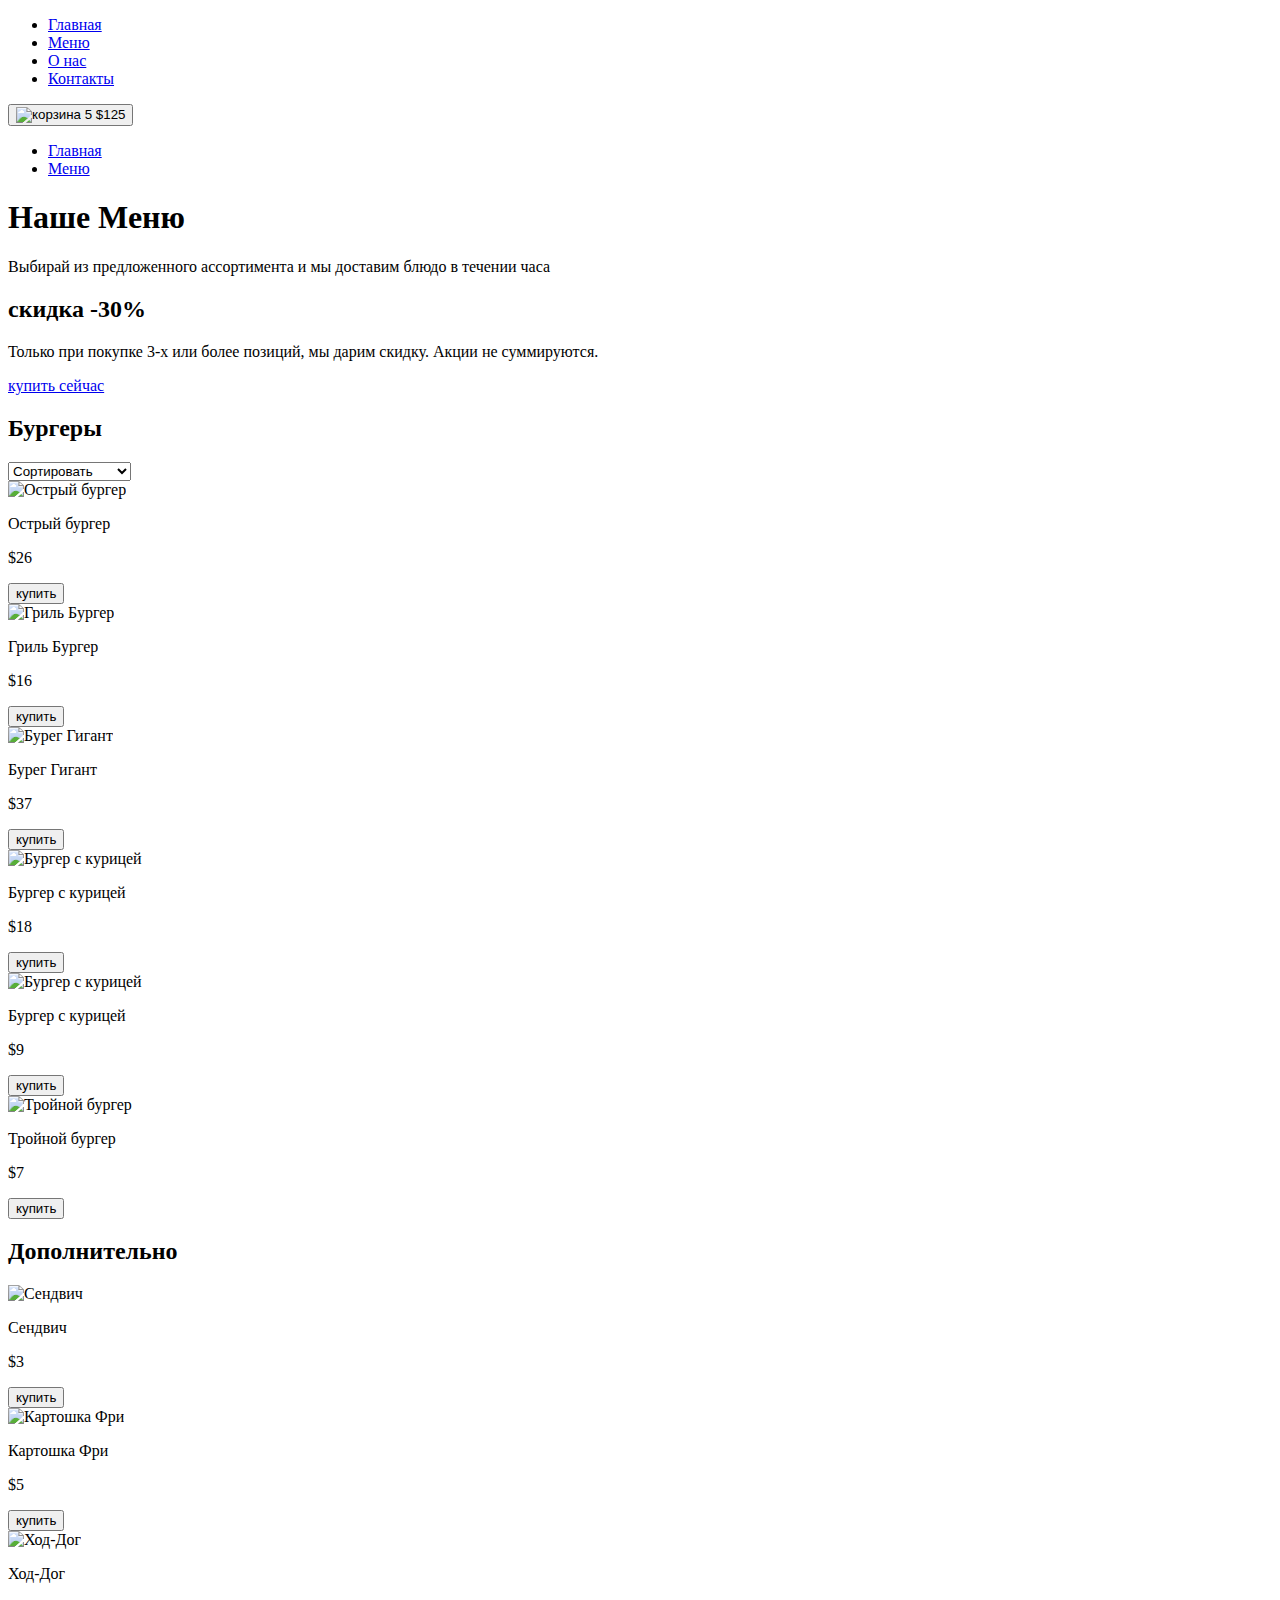
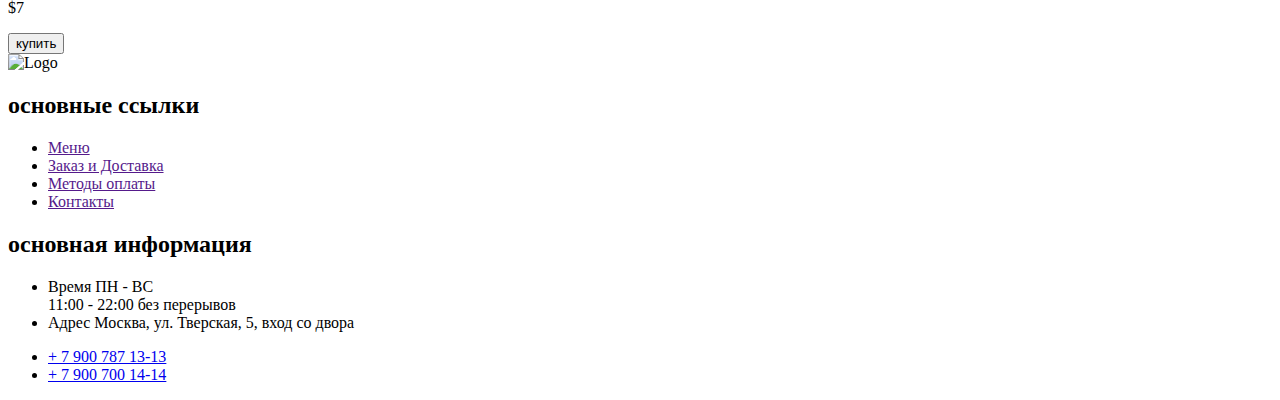
==== commit 0d6c2ed9: "Create index.html" ====
--- a/index.html
+++ b/index.html
@@ -15,20 +15,22 @@
    <header>
       <div class="container">
          <div class="header">
-         <a href="#" class="header-logo"></a>
-            <nav>
-               <ul class="header-nav">
-                  <li><a href="#">Главная</a></li>
-                  <li><a href="#" class="active">Меню</a></li>
-                  <li><a href="#">О нас</a></li>
-                  <li><a href="#">Контакты</a></li>
-               </ul>
-            </nav>
-         <button type="button" class="button">
-            <span class="button-item">
-               <img src="images/cart.svg" alt="корзина">
-               <span class="button-count">5</span>
-            </span>
+            <div class="header-item">
+               <a href="#" class="header-logo"></a>
+               <nav>
+                  <ul class="header-nav">
+                     <li><a href="#">Главная</a></li>
+                     <li><a href="#" class="active">Меню</a></li>
+                     <li><a href="#">О нас</a></li>
+                     <li><a href="#">Контакты</a></li>
+                  </ul>
+               </nav>
+            </div>
+            <button type="button" class="button">
+               <span class="button-item">
+                  <img src="images/cart.svg" alt="корзина">
+                  <span class="button-count">5</span>
+               </span>
             <span class="button-text">$125</span>
          </button>
          </div>
@@ -214,9 +216,13 @@
                </ul>
             </div>
             <div class="footer-tel">
-               <ul class="footer-list">
-                     <li>+ 7 900 787 13-13</li>
-                     <li>+ 7 900 700 14-14</li>
+               <ul class="footer-list footer-list-tel">
+                     <li>
+                        <a href="tel:+79007871313">+ 7 900 787 13-13</a>
+                     </li>
+                     <li>
+                        <a href="tel:+79007001414">+ 7 900 700 14-14</a>
+                     </li>
                </ul>
             </div>
          </div>
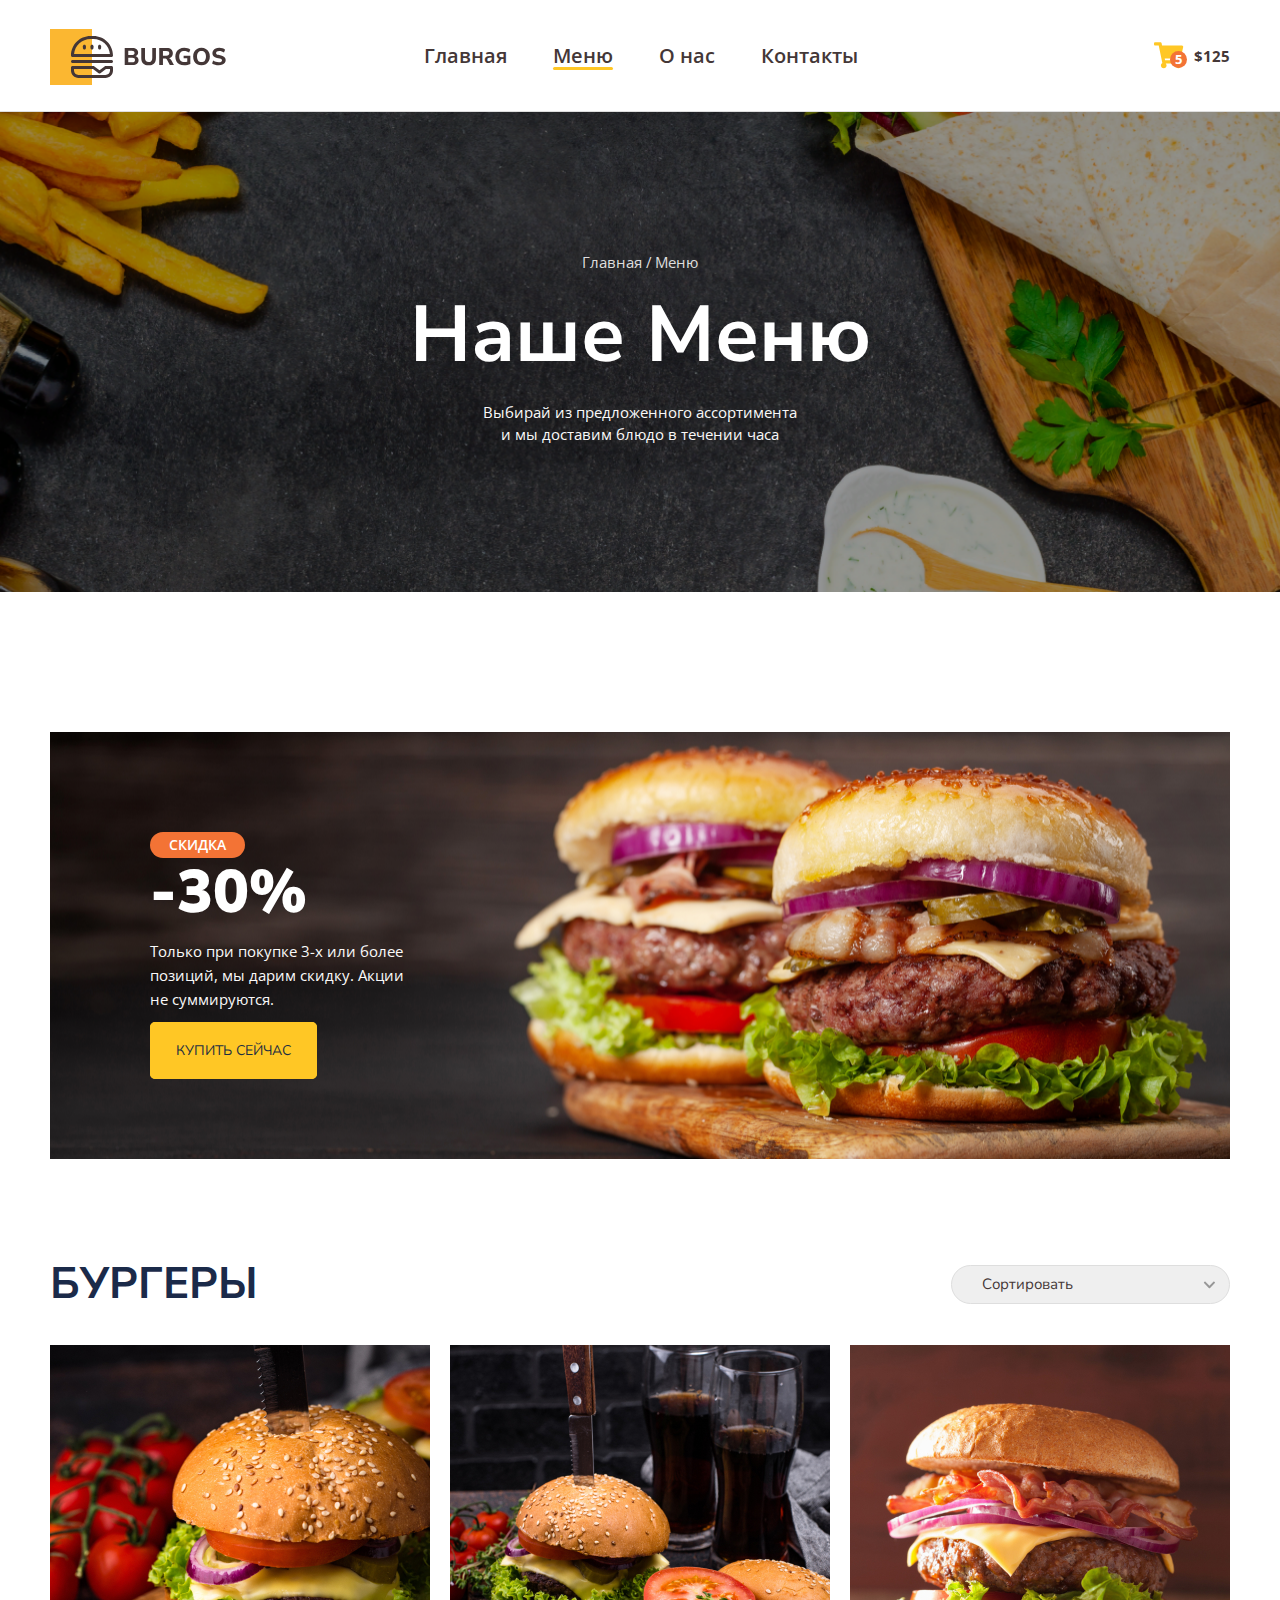
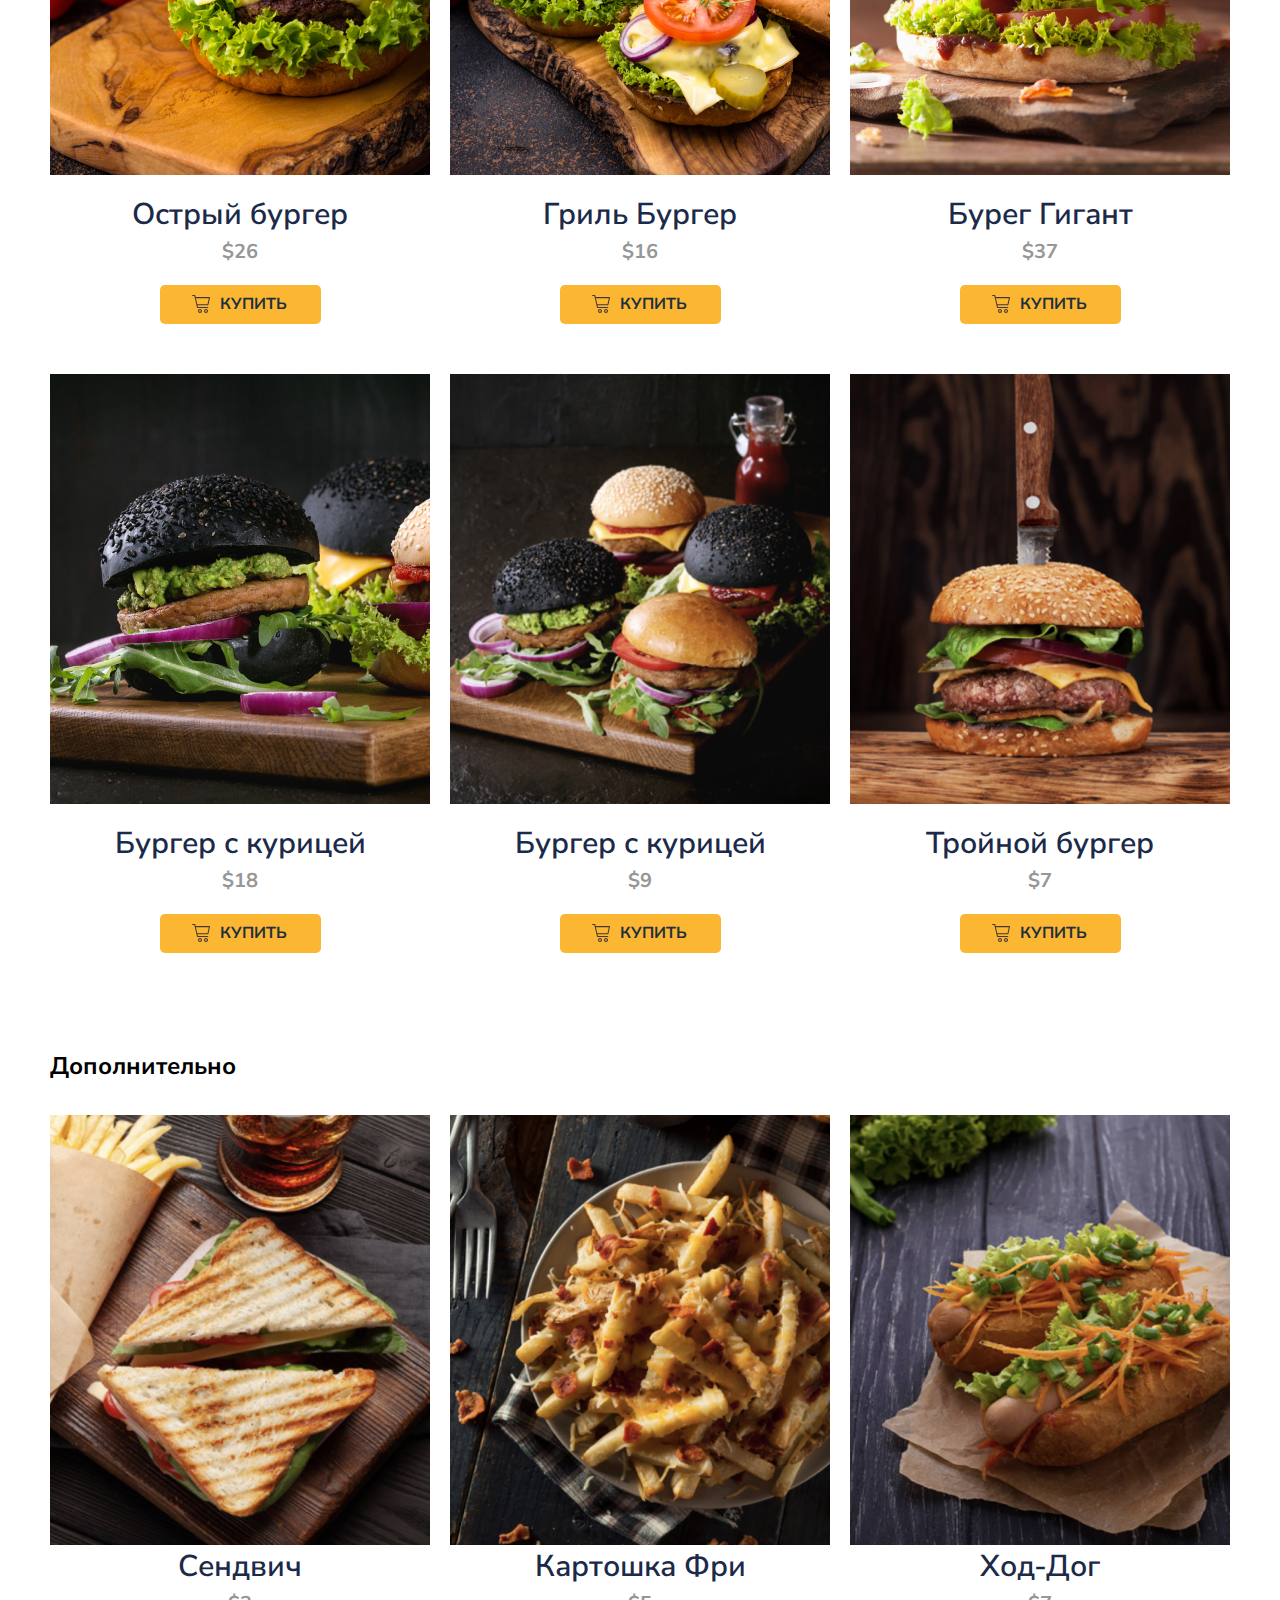
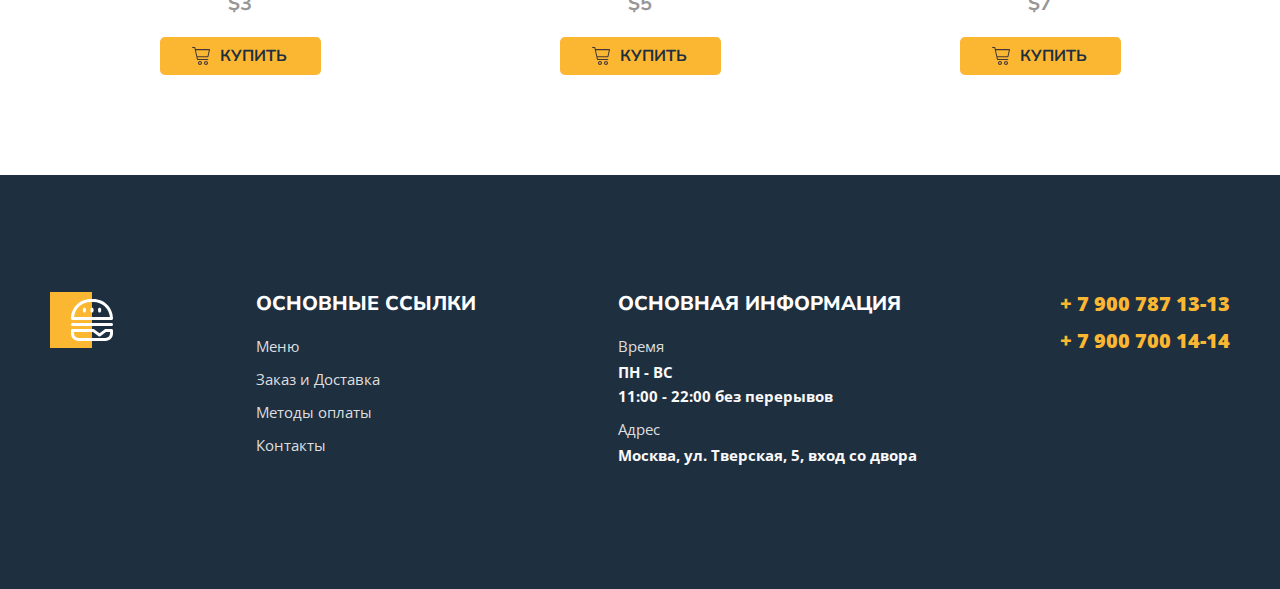
==== commit 11e84e10: "Update index.html" ====
--- a/index.html
+++ b/index.html
@@ -144,7 +144,7 @@
                   </div>
                </div>
             <div class="menu-dishes">
-               <h2 class="menu-title">
+               <h2 class="menu-header">
                   Дополнительно
                </h2>
             </div>
--- a/styles/main.css
+++ b/styles/main.css
@@ -0,0 +1,418 @@
+body {
+   font-family: 'Nunito Sans', sans-serif;
+}
+
+.container {
+   max-width: 1180px;
+   margin: 0 auto;
+   padding-left: 15px;
+   padding-right: 15px;
+}
+
+header {
+   border-bottom: 1px solid #DEDEDE;
+}
+
+.header {
+   font-family: 'Open Sans', sans-serif;
+   display: flex;
+   align-items: center;
+   justify-content: space-between;
+   padding-top: 28px;
+   padding-bottom: 25px;
+}
+
+.header-item {
+   display: flex;
+   align-items: center;
+   justify-content: space-between;
+   flex-basis: 68.5%;
+}
+
+.header-logo {
+   display: block;
+   background-image: url(../images/logo.svg);
+   width: 176px;
+   height: 56px;
+   background-repeat: no-repeat;
+   background-size: cover;
+}
+
+.header-nav {
+   list-style-type: none;
+   display: flex;
+   padding-left: 15px;
+   gap: 46px;
+}
+
+.header-nav a {
+   font-weight: 600;
+   font-size: 20px;
+   color: #443737;
+   text-decoration: none;
+}
+
+.header-nav a:hover{
+   color: #FFC725;
+}
+
+.header-nav a::after {
+   content: '';
+   width: 100%;
+   height: 3px;
+   border-radius: 1.5px;
+   background: transparent;
+   display: block;
+}
+
+.header-nav a.active::after {
+   background: #FFC725;
+}
+
+.button {
+   display: flex;
+   align-items: center;
+   background-color: transparent;
+   border: none;
+   padding: 0;
+   gap: 10px;
+   cursor: pointer;
+}
+
+.button-item {
+   position: relative;
+}
+
+.button-count {
+   font-weight: 700;
+   font-size: 13px;
+   color: #FFFFFF;
+   background: #F37335;
+   border-radius: 100%;
+   position: absolute;
+   width: 17px;
+   height: 17px;
+   text-align: center;
+   line-height: 1.3;
+   bottom: 4px;
+   right: -3px;
+}
+
+.button-text {
+   color: #443737;
+   font-weight: 700;
+   font-size: 15px;
+}
+
+.bg {
+   text-align: center;
+   color: #FFFFFF;
+   background-image: url(../images/bg.png);
+   background-size: cover;
+   background-position: center center;
+   padding: 142px 0;
+   margin-bottom: 140px;
+}
+
+.breadcrumbs {
+   padding-left: 0;
+   margin: 0;
+   list-style-type: none;
+   display: flex;
+   justify-content: center;
+   gap: 7px;
+}
+
+.breadcrumbs a {
+   color: #DEDEDE;
+   font-size: 15px;
+   font-family: 'Open Sans', sans-serif;
+   text-decoration: none;
+   margin-bottom: 0px;
+}
+
+.breadcrumbs a:hover {
+   color: #FFC725;
+}
+
+.breadcrumbs a::before {
+   content: '/';
+   position: relative;
+   left: -3px;
+   pointer-events: none;
+}
+
+.breadcrumbs a:hover::before {
+   color: #DEDEDE;
+}
+
+.breadcrumbs a::before {
+   color: #DEDEDE;
+}
+
+.breadcrumbs li:first-child a::before {
+   display: none;
+}
+
+.title {
+   font-weight: 700;
+   font-size: 79px;
+   margin-top: 18px;
+   margin-bottom: 21px;
+}
+
+.description {
+   font-family: 'Open Sans', sans-serif;
+   font-size: 15px;
+   line-height: 1.45;
+   color: #FAF9F9;
+   max-width: 320px;
+   margin: 0 auto;
+   margin-bottom: 4px;
+}
+
+.banner-box {
+   background-image: url(../images/img.png);
+   padding: 100px 100px 100px;
+   background-repeat: no-repeat;
+   background-size: cover;
+   background-position: center center;
+   margin-bottom: 100px;
+}
+
+.banner-title {
+   font-size: 60px;
+   color: #FFFFFF;
+   font-weight: 900;
+   margin-top: 0;
+   margin-bottom: 12px;
+}
+
+.banner-title span {
+   max-width: 95px;
+   border-radius: 14px;
+   font-family: 'Open Sans', sans-serif;
+   font-size: 14px;
+   background-color: #F37335;
+   padding: 5px 0;
+   text-transform: uppercase;
+   font-weight: 600;
+   display: block;
+   text-align: center;
+   margin-bottom: 0px;
+}
+
+.banner-text {
+   color: #FAF9F9;
+   width: 350px;
+   margin-top: 0;
+   margin-bottom: 30px;
+   font-family: 'Open Sans', sans-serif;
+   font-size: 15px;
+   line-height: 160%;
+   max-width: 320px;
+}
+
+.banner-link {
+   font-size: 14px;
+   text-decoration: none;
+   color: #1E2F40;
+   background-color: #FFC725;
+   padding: 18px 25px;
+   border-radius: 5px;
+   text-transform: uppercase;
+   border: 1px solid #FFC725;
+}
+
+.banner-link:hover {
+   background-color: transparent;
+   color: #FBB731;
+}
+
+.menu-header {
+   display: flex;
+   align-items: center;
+   justify-content: space-between;
+   margin-bottom: 35px;
+}
+
+.menu-title {
+   font-size: 44px;
+   font-weight: 700;
+   text-transform: uppercase;
+   color: #1B2A49;
+   margin: 0;
+}
+
+.menu-select {
+   border: 1px solid #DEDEDE;
+   padding: 10px 30px;
+   border-radius: 22px;
+   color:  #443737;
+   font-size: 15px;
+   appearance: none;
+   flex-basis: 279px;
+   background-image: url(../images/arrow.svg);
+   background-size: 12.79px 7.75px;
+   background-repeat: no-repeat;
+   background-position: 95% center;
+}
+
+.menu-grid {
+   display: grid;
+   grid-template-columns: repeat(3, 1fr);
+   gap: 50px 20px;
+   text-align: center;
+   margin-bottom: 100px;
+}
+
+.menu-grid-title {
+   font-size: 30px;
+   font-weight: 600;
+   color:  #1B2A49;
+   margin: 0; 
+}
+
+.menu-grid-price {
+   font-size: 20px;
+   font-weight: 700;
+   color: #979797;
+   margin-top: 8px;
+   margin-bottom: 22px;
+}
+
+.menu-grid-btn {
+   background-color: #FBB731;
+   padding: 10px 32px;
+   border-radius: 5px;
+   border: none;
+   display: flex;
+   text-align: center;
+   justify-content: center;
+   margin: 0 auto;
+   background-repeat: no-repeat;
+   background-position: 17% center;
+   gap: 9px;
+}
+
+.menu-grid-btn:hover {
+   background-color: #F37335;
+   cursor: pointer;
+}
+   
+   .menu-grid-icon {
+   display: block;
+   background-size: cover;
+   background-image: url(../images/menu/cart-menu.svg);
+   background-repeat: no-repeat;
+   width: 18px;
+   height: 18px;
+}
+
+.menu-grid-cover{
+   width: 100%;
+   height: 430px;
+   position: relative;
+   overflow: hidden;
+   margin-bottom: 23px;
+}
+
+.menu-grid-text {
+   width: 70px;
+   color: #1E2F40;
+   text-transform: uppercase;
+   font-weight: 700;
+}
+
+.footer {
+   background: #1E2F40;
+   color: #fff;
+   padding-top: 117px;
+   padding-bottom: 106px;
+}
+
+.footer-box {
+   display: flex;
+   justify-content: space-between;
+}
+
+.footer-logo {
+   width: 63px;
+   height: 56px;
+}
+
+.footer-item {
+   flex: 0 0 auto;
+}
+
+
+.footer-item h2 {
+   font-size: 20px;
+   font-weight: 800;
+   text-transform: uppercase;
+   margin-bottom: 19px;
+   margin-top: 0;
+}
+
+
+.footer-list li {
+   margin-bottom: 9px;
+   font-family: 'Open Sans', sans-serif;
+   font-size: 15px;
+   color: #FAF9F9;
+   font-weight: 700;
+   line-height: 24px;
+}
+
+.footer-list a {
+   color: #DEDEDE;
+   text-decoration: none;
+   font-weight: 400;
+}
+
+.footer-item span {
+   color: #DEDEDE;
+   display: block;
+   font-weight: 400;
+   margin-bottom: 2px;
+}
+
+.footer-list-tel {
+   margin-top: 0;
+}
+
+
+.footer-list-tel li {
+   margin-bottom: 12px;
+}
+
+.footer-list-tel a {
+   font-size: 20px;
+   font-weight: 900;
+   color: #FBB731;
+}   
+
+.footer-list-tel a {
+   color: #FBB731;
+   font-size: 20px;
+   font-weight: 900;
+   margin-top: 0;
+}
+
+.footer-list-tel a:hover {
+   cursor: pointer;
+   color: #DEDEDE;
+}
+
+.footer-list {
+   padding-left: 0;
+   list-style-type: none;
+}
+
+.footer-list {
+   padding-left: 0;
+   list-style-type: none;
+}
+
+
+
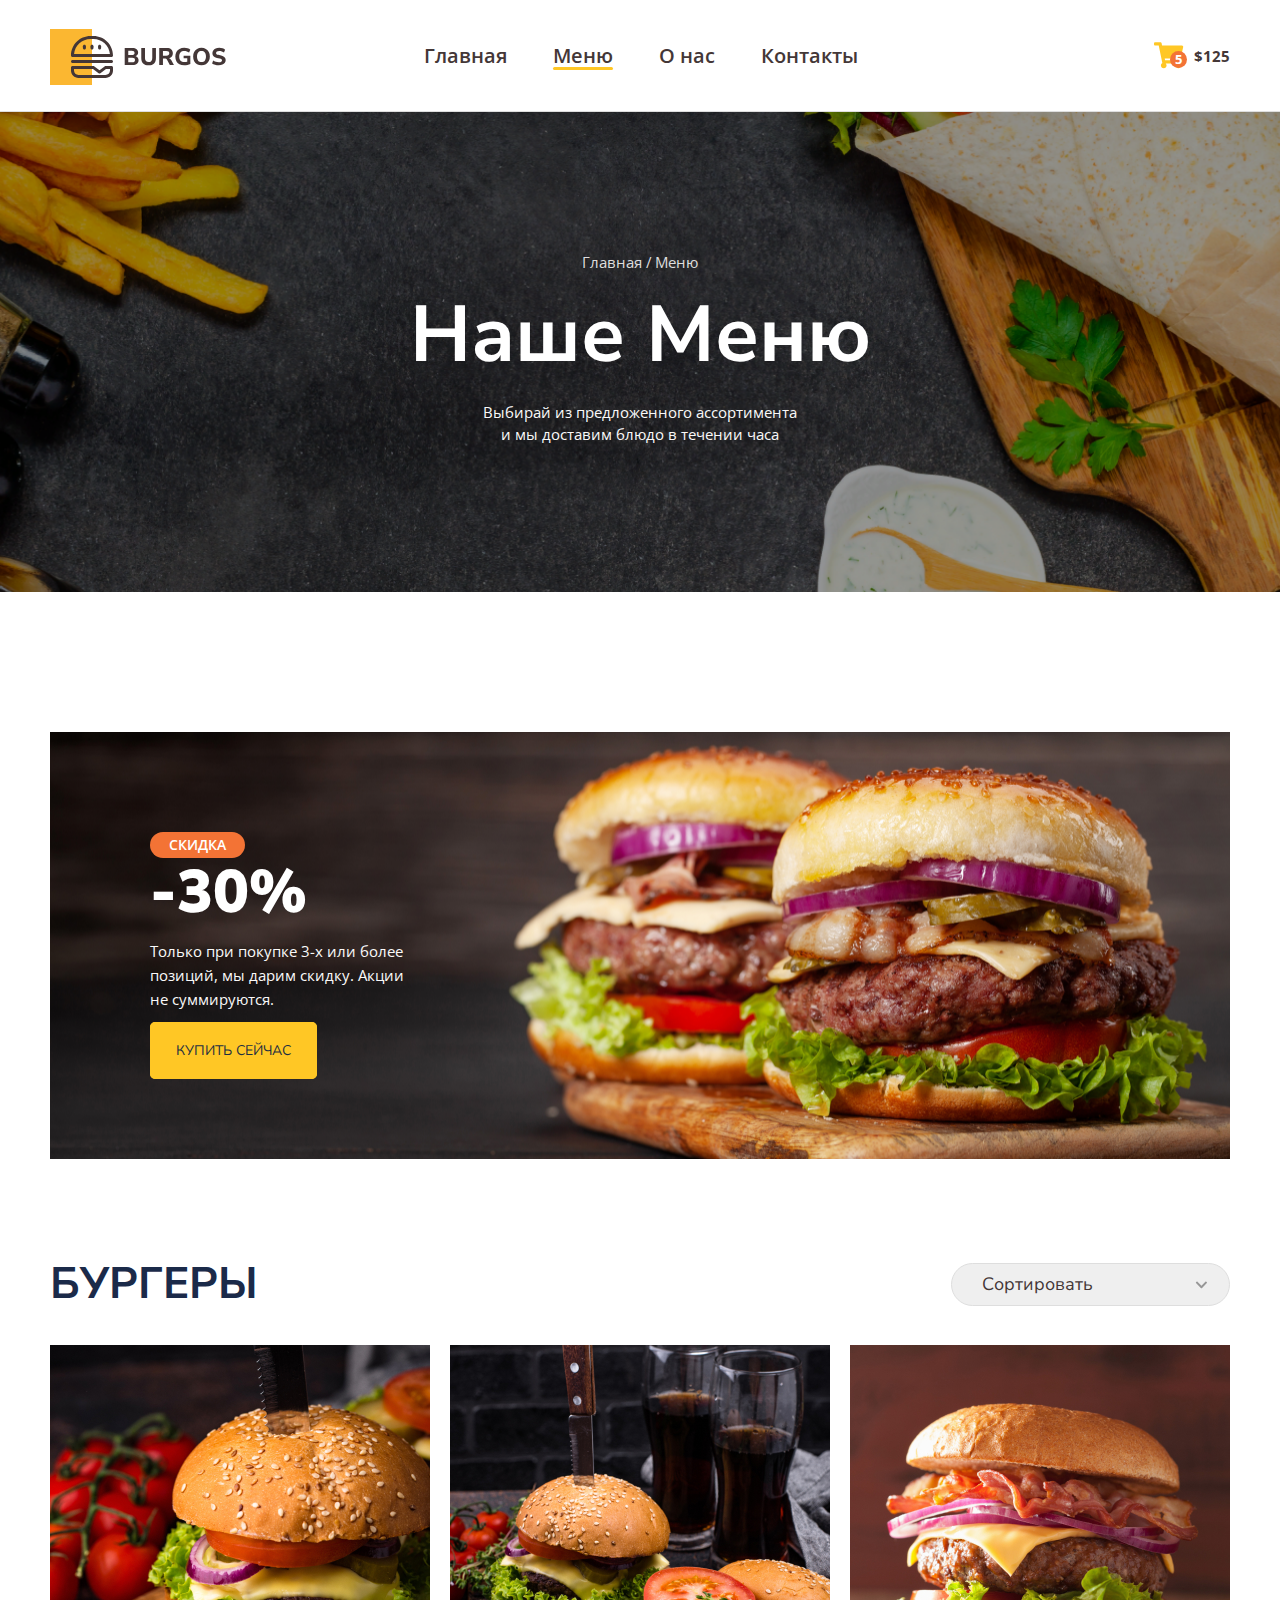
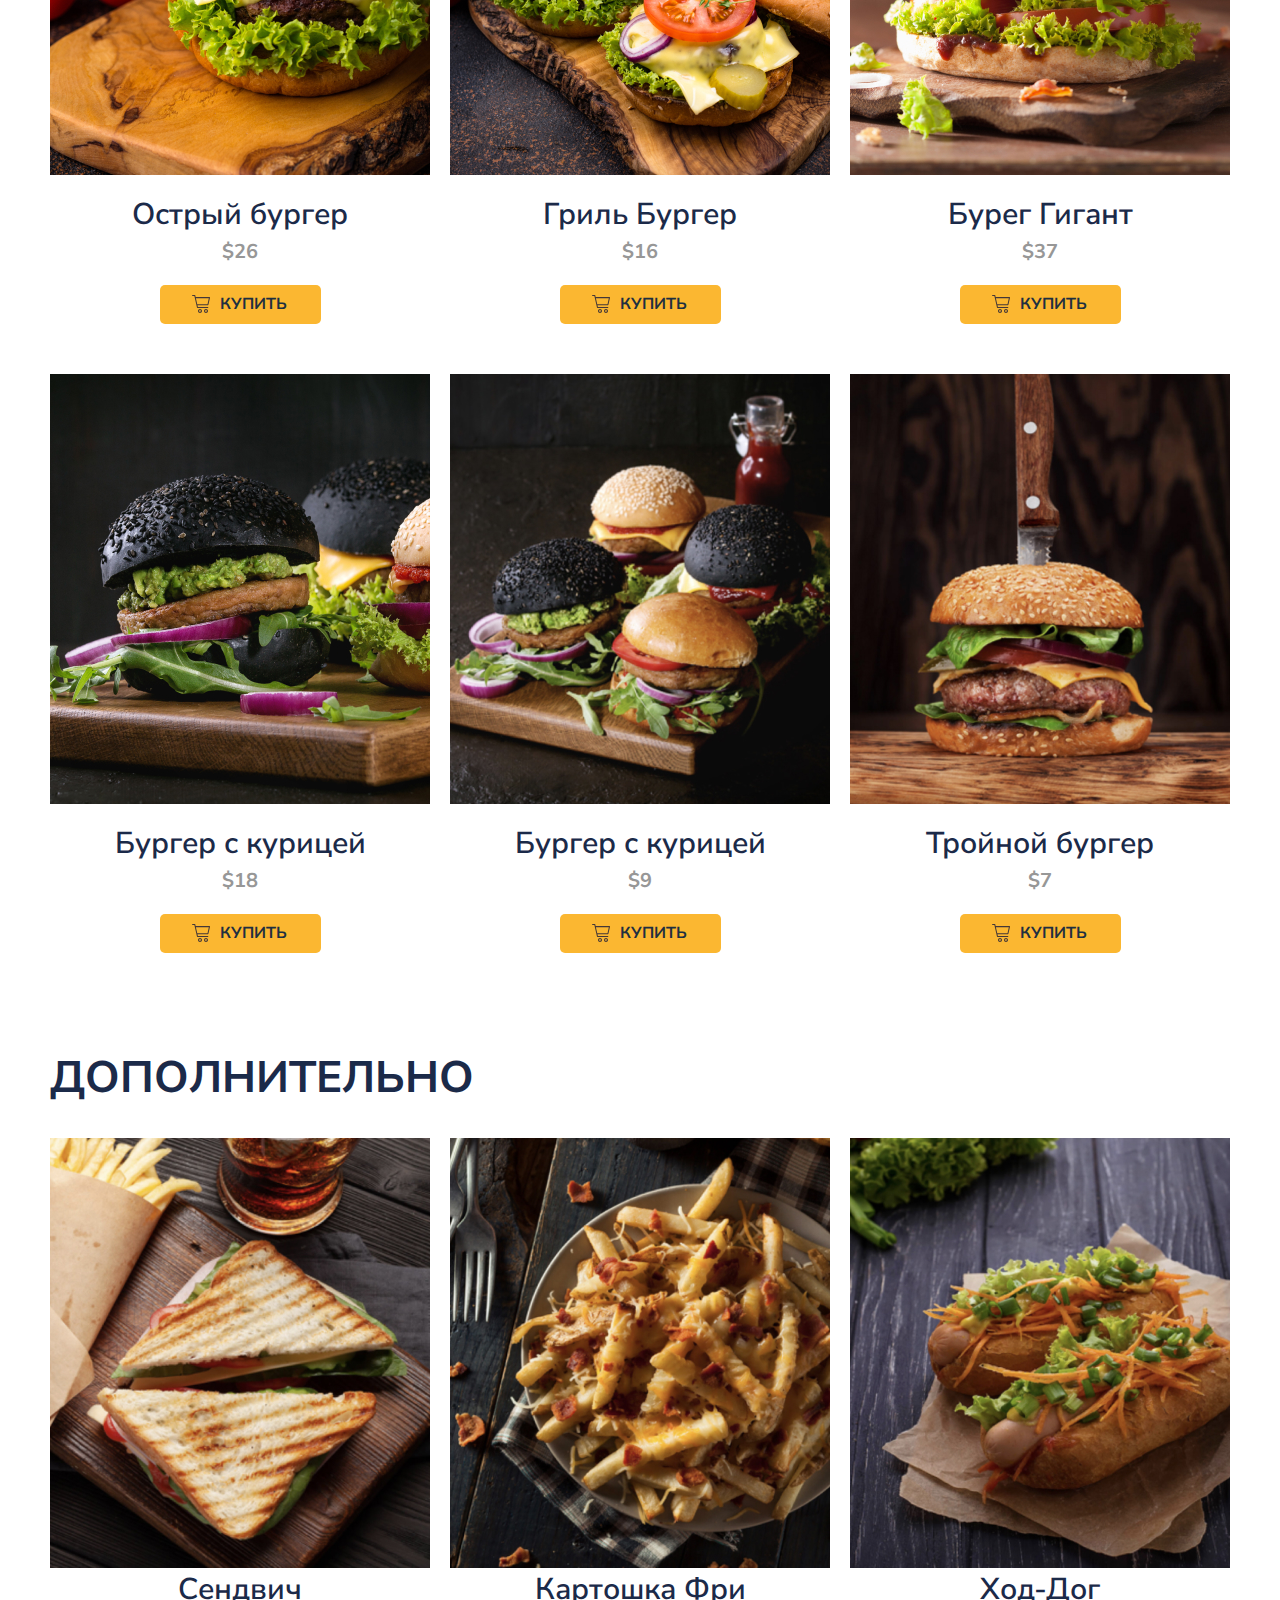
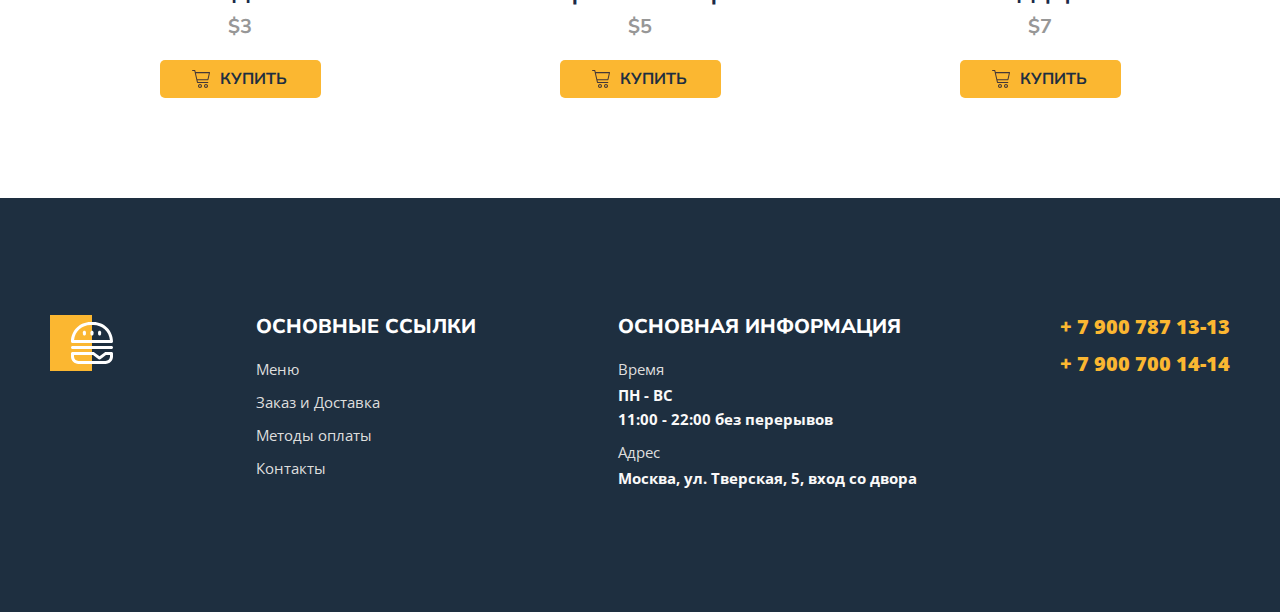
==== commit ee5dc0d3: "Update index.html" ====
--- a/index.html
+++ b/index.html
@@ -143,8 +143,8 @@
                      </button>
                   </div>
                </div>
-            <div class="menu-dishes">
-               <h2 class="menu-header">
+            <div class="menu-header">
+               <h2 class="menu-title">
                   Дополнительно
                </h2>
             </div>
--- a/styles/main.css
+++ b/styles/main.css
@@ -249,13 +249,13 @@
    padding: 10px 30px;
    border-radius: 22px;
    color:  #443737;
-   font-size: 15px;
+   font-size: 18px;
    appearance: none;
    flex-basis: 279px;
    background-image: url(../images/arrow.svg);
    background-size: 12.79px 7.75px;
    background-repeat: no-repeat;
-   background-position: 95% center;
+   background-position: 92% center;
 }
 
 .menu-grid {
@@ -370,6 +370,11 @@
    font-weight: 400;
 }
 
+.footer-list a:hover {
+   cursor: pointer;
+   color: #FBB731;
+}
+
 .footer-item span {
    color: #DEDEDE;
    display: block;
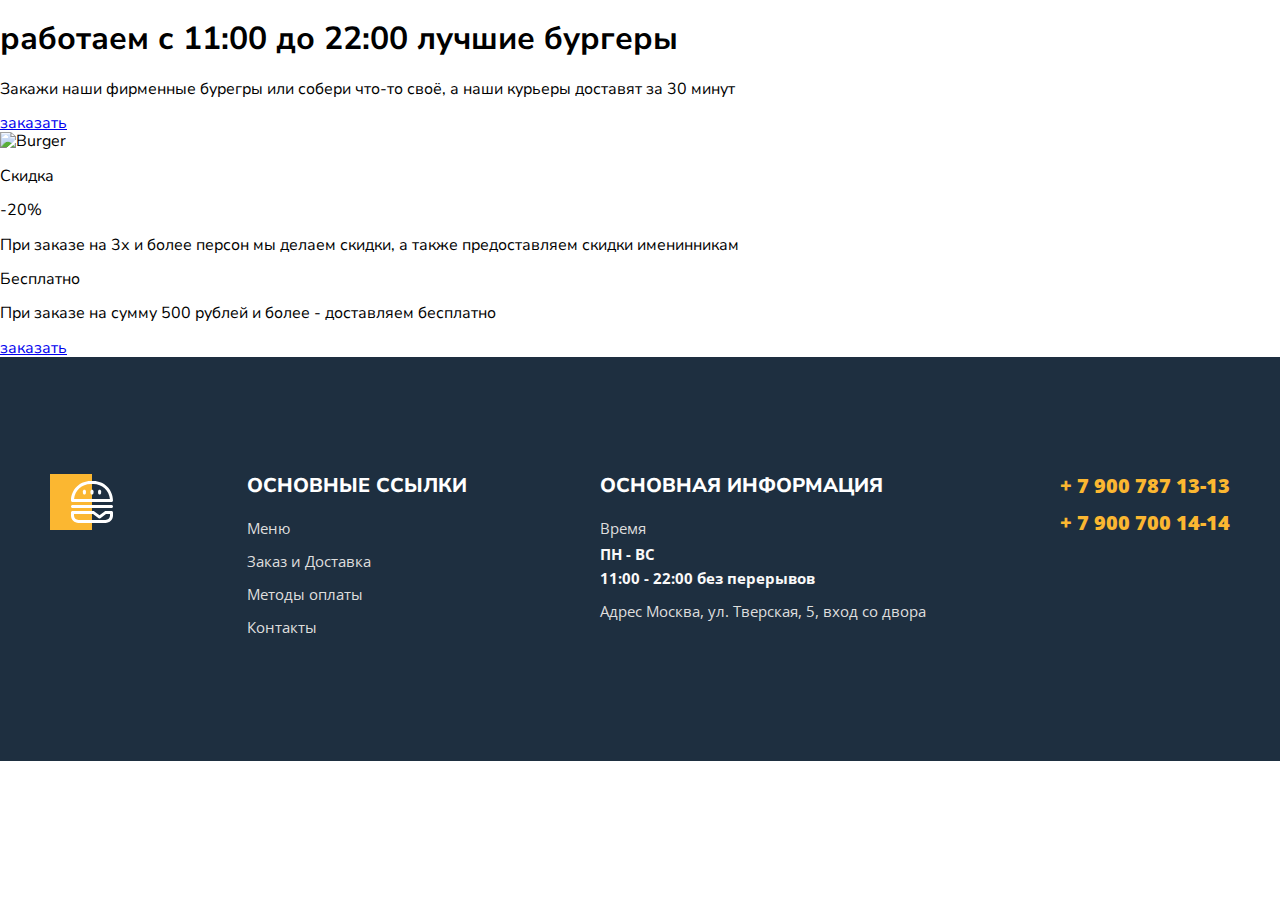
==== commit 83eb4f12: "Add files via upload" ====
--- a/index.html
+++ b/index.html
@@ -1,232 +1,88 @@
-<!DOCTYPE html>
-<html lang="en">
-<head>
-   <meta charset="UTF-8">
-   <meta http-equiv="X-UA-Compatible" content="IE=edge">
-   <meta name="viewport" content="width=device-width, initial-scale=1.0">
-   <title>Burger</title>
-   <link rel="preconnect" href="https://fonts.googleapis.com">
-   <link rel="preconnect" href="https://fonts.gstatic.com" crossorigin>
-   <link href="https://fonts.googleapis.com/css2?family=Nunito+Sans:wght@400;600;700;800;900&family=Open+Sans:wght@400;600;700&display=swap" rel="stylesheet">
-   <link rel="stylesheet" href="styles/normalize.css">
-   <link rel="stylesheet" href="styles/main.css">
-</head>
-<body>
-   <header>
-      <div class="container">
-         <div class="header">
-            <div class="header-item">
-               <a href="#" class="header-logo"></a>
-               <nav>
-                  <ul class="header-nav">
-                     <li><a href="#">Главная</a></li>
-                     <li><a href="#" class="active">Меню</a></li>
-                     <li><a href="#">О нас</a></li>
-                     <li><a href="#">Контакты</a></li>
-                  </ul>
-               </nav>
-            </div>
-            <button type="button" class="button">
-               <span class="button-item">
-                  <img src="images/cart.svg" alt="корзина">
-                  <span class="button-count">5</span>
-               </span>
-            <span class="button-text">$125</span>
-         </button>
-         </div>
-      </div>
-   </header>
-   <div class="bg">
-      <div class="container">
-         <ul class="breadcrumbs">
-            <li><a href="#">Главная</a></li>
-            <li><a href="#">Меню</a></li>
-         </ul>
-         <h1 class="title">Наше Меню</h1>
-         <p class="description">Выбирай из предложенного ассортимента и
-             мы&nbsp;доставим блюдо в течении часа</p>
-      </div>
-   </div>
-   <main>
-      <div class="banner">
-         <div class="container">
-            <div class="banner-box">
-               <h2 class="banner-title">
-                  <span>скидка</span>
-                  -30%
-               </h2>
-               <p class="banner-text">
-                  Только при&nbsp;покупке 3-х или более позиций,
-                  мы&nbsp;дарим скидку. Акции не&nbsp;суммируются.
-               </p>
-               <a href="#" class="banner-link">купить сейчас</a>
-            </div>
-         </div>
-      </div>
-      <section class="memu">
-         <div class="container">
-            <div class="menu-header">
-               <h2 class="menu-title">
-                  Бургеры
-               </h2>
-               <select class="menu-select">
-                  <option value>Сортировать</option>
-                  <option value="up">По возрастанию</option>
-                  <option value="down">По убыванию</option>
-               </select>
-            </div>
-               <div class="menu-grid">
-                  <div class="menu-grid-item">
-                     <div class="menu-grid-cover">
-                        <img src="images/menu/01.jpg" alt="Острый бургер">
-                     </div>
-                     <p class="menu-grid-title">Острый бургер</p>
-                     <p class="menu-grid-price">$26</p>
-                     <button type="button" class="menu-grid-btn">
-                        <span class="menu-grid-icon"></span>
-                        <span class="menu-grid-text">купить</span>
-                     </button>
-                  </div>
-                  <div class="menu-grid-item">
-                     <div class="menu-grid-cover">
-                        <img src="images/menu/02.jpg" alt="Гриль Бургер">
-                     </div>
-                     <p class="menu-grid-title">Гриль Бургер</p>
-                     <p class="menu-grid-price">$16</p>
-                     <button type="button" class="menu-grid-btn">
-                        <span class="menu-grid-icon"></span>
-                        <span class="menu-grid-text">купить</span>
-                     </button>
-                  </div>
-                  <div class="menu-grid-item">
-                     <div class="menu-grid-cover">
-                        <img src="images/menu/03.jpg" alt="Бурег Гигант">
-                     </div>
-                     <p class="menu-grid-title">Бурег Гигант</p>
-                     <p class="menu-grid-price">$37</p>
-                     <button type="button" class="menu-grid-btn">
-                        <span class="menu-grid-icon"></span>
-                        <span class="menu-grid-text">купить</span>
-                     </button>
-                  </div>
-                  <div class="menu-grid-item">
-                     <div class="menu-grid-cover">
-                     <img src="images/menu/04.jpg" alt="Бургер с курицей">
-                  </div>
-                     <p class="menu-grid-title">Бургер с курицей</p>
-                     <p class="menu-grid-price">$18</p>
-                     <button type="button" class="menu-grid-btn">
-                        <span class="menu-grid-icon"></span>
-                        <span class="menu-grid-text">купить</span>
-                     </button>
-                  </div>
-                  <div class="menu-grid-item">
-                     <div class="menu-grid-cover">
-                        <img src="images/menu/05.jpg" alt="Бургер с курицей">
-                     </div>
-                     <p class="menu-grid-title">Бургер с курицей</p>
-                     <p class="menu-grid-price">$9</p>
-                     <button type="button" class="menu-grid-btn">
-                        <span class="menu-grid-icon"></span>
-                        <span class="menu-grid-text">купить</span>
-                     </button>
-                  </div>
-                  <div class="menu-grid-item">
-                     <div class="menu-grid-cover">
-                        <img src="images/menu/06.jpg" alt="Тройной бургер">
-                     </div>
-                     <p class="menu-grid-title">Тройной бургер</p>
-                     <p class="menu-grid-price">$7</p>
-                     <button type="button" class="menu-grid-btn">
-                        <span class="menu-grid-icon"></span>
-                        <span class="menu-grid-text">купить</span>
-                     </button>
-                  </div>
-               </div>
-            <div class="menu-header">
-               <h2 class="menu-title">
-                  Дополнительно
-               </h2>
-            </div>
-            <div class="menu-grid">
-               <div class="menu-grid-item">
-                  <div class="menu-grid-insert">
-                  <img src="images/menu/07.jpg" alt="Сендвич">
-                  </div>
-                  <p class="menu-grid-title">Сендвич</p>
-                  <p class="menu-grid-price">$3</p>
-                  <button type="button" class="menu-grid-btn">
-                     <span class="menu-grid-icon"></span>
-                     <span class="menu-grid-text">купить</span>
-                  </button>
-               </div>
-               <div class="menu-grid-item">
-                  <div class="menu-grid-insert">
-                     <img src="images/menu/08.jpg" alt="Картошка Фри">
-                  </div>
-                  <p class="menu-grid-title">Картошка Фри</p>
-                  <p class="menu-grid-price">$5</p>
-                  <button type="button" class="menu-grid-btn">
-                     <span class="menu-grid-icon"></span>
-                     <span class="menu-grid-text">купить</span>
-                  </button>
-               </div>
-               <div class="menu-grid-item">
-                  <div class="menu-grid-insert">
-                     <img src="images/menu/09.jpg" alt="Ход-Дог">
-                  </div>
-                  <p class="menu-grid-title">Ход-Дог</p>
-                  <p class="menu-grid-price">$7</p>
-                  <button type="button" class="menu-grid-btn">
-                     <span class="menu-grid-icon"></span>
-                     <span class="menu-grid-text">купить</span>
-                  </button>
-               </div>
-            </div>      
-         </div>
-      </section>
-   </main>
-   <footer class="footer">
-      <div class="container">
-         <div class="footer-box">
-            <div class="footer-item">
-               <img class="footer-logo" src="images/logo-footer.svg" alt="Logo">
-            </div>
-            <div class="footer-item">
-               <h2>основные ссылки</h2>
-               <ul class="footer-list">
-                     <li><a href="">Меню</a></li>
-                     <li><a href="">Заказ и Доставка</a></li>
-                     <li><a href="">Методы оплаты</a></li>
-                     <li><a href="">Контакты</a></li>
-               </ul>
-            </div>
-            <div class="footer-item">
-               <h2>основная информация</h2>
-               <ul class="footer-list">
-                     <li>
-                        <span>Время</span>
-                        ПН - ВС <br>
-                        11:00 - 22:00 без перерывов
-                     </li>
-                     <li>
-                        <span>Адрес</span>
-                        Москва, ул. Тверская, 5, вход со двора
-                     </li>
-               </ul>
-            </div>
-            <div class="footer-tel">
-               <ul class="footer-list footer-list-tel">
-                     <li>
-                        <a href="tel:+79007871313">+ 7 900 787 13-13</a>
-                     </li>
-                     <li>
-                        <a href="tel:+79007001414">+ 7 900 700 14-14</a>
-                     </li>
-               </ul>
-            </div>
-         </div>
-      </div>
-   </footer>
-</body>
-</html>
+<!DOCTYPE html>
+<html lang="ru">
+<head>
+    <meta charset="UTF-8">
+    <meta http-equiv="X-UA-Compatible" content="IE=edge">
+    <meta name="viewport" content="width=device-width, initial-scale=1.0">
+    <title>Burgers</title>
+    <link rel="preconnect" href="https://fonts.googleapis.com">
+    <link rel="preconnect" href="https://fonts.gstatic.com" crossorigin>
+    <link href="https://fonts.googleapis.com/css2?family=Nunito+Sans:wght@400;600;700;800;900&family=Open+Sans:wght@400;600;700&display=swap" rel="stylesheet"><link href="https://fonts.googleapis.com/css2?family=Lato:wght@400;700&family=Nunito+Sans:wght@700;800;900&display=swap" rel="stylesheet">
+    <link rel="stylesheet" href="styles/normalize.css">
+    <link rel="stylesheet" href="styles/main.css">
+</head>
+<body>
+    <div class="main">
+        <div class="wrapper">
+            <div class="content">
+                <h1 class="content-title">
+                    <span>работаем с 11:00 до 22:00</span>
+                    лучшие бургеры
+                </h1>
+                <p class="content-text">Закажи наши фирменные бурегры или собери что-то своё, а&nbsp;наши курьеры доставят за&nbsp;30&nbsp;минут</p>
+                <a class="content-link" href="menu.html">заказать</a>
+            </div>
+            <div class="visual">
+                <div class="visual-bg"></div>
+                <img src="images/burger.png" alt="Burger">
+            </div>
+        </div>
+    </div>
+    <div class="promo">
+        <div class="wrapper">
+            <div class="promo-left">
+                <p class="sale">Скидка</p>
+                <p class="cost">-20%</p>
+                <p class="promo-description">При заказе на 3х и более персон мы делаем скидки, а также предоставляем скидки именинникам</p>
+            </div>
+            <div class="promo-right">
+                <p class="free">Бесплатно</p>
+                <p class="promo-description">При заказе на сумму 500 рублей и более - доставляем бесплатно</p>
+                <a href="menu.html">заказать</a>
+            </div>
+        </div>
+    </div>
+    <footer class="footer">
+      <div class="container">
+         <div class="footer-box">
+            <div class="footer-item">
+               <img class="footer-logo" src="images/logo-footer.svg" alt="Logo">
+            </div>
+            <div class="footer-item">
+               <h2>основные ссылки</h2>
+               <ul class="footer-list">
+                     <li><a href="menu.html">Меню</a></li>
+                     <li><a href="#">Заказ и Доставка</a></li>
+                     <li><a href="#">Методы оплаты</a></li>
+                     <li><a href="#">Контакты</a></li>
+               </ul>
+            </div>
+            <div class="footer-item">
+               <h2>основная информация</h2>
+               <ul class="footer-list">
+                     <li>
+                        <span>Время</span>
+                        ПН - ВС <br>
+                        11:00 - 22:00 без перерывов
+                     </li>
+                     <li>
+                        <span>Адрес<an>
+                        Москва, ул. Тверская, 5, вход со двора
+                     </li>
+               </ul>
+            </div>
+            <div class="footer-tel">
+               <ul class="footer-list footer-list-tel">
+                     <li>
+                        <a href="tel:+79007871313">+ 7 900 787 13-13</a>
+                     </li>
+                     <li>
+                        <a href="tel:+79007001414">+ 7 900 700 14-14</a>
+                     </li>
+               </ul>
+            </div>
+         </div>
+      </div>
+   </footer>
+</body>
+</html>
